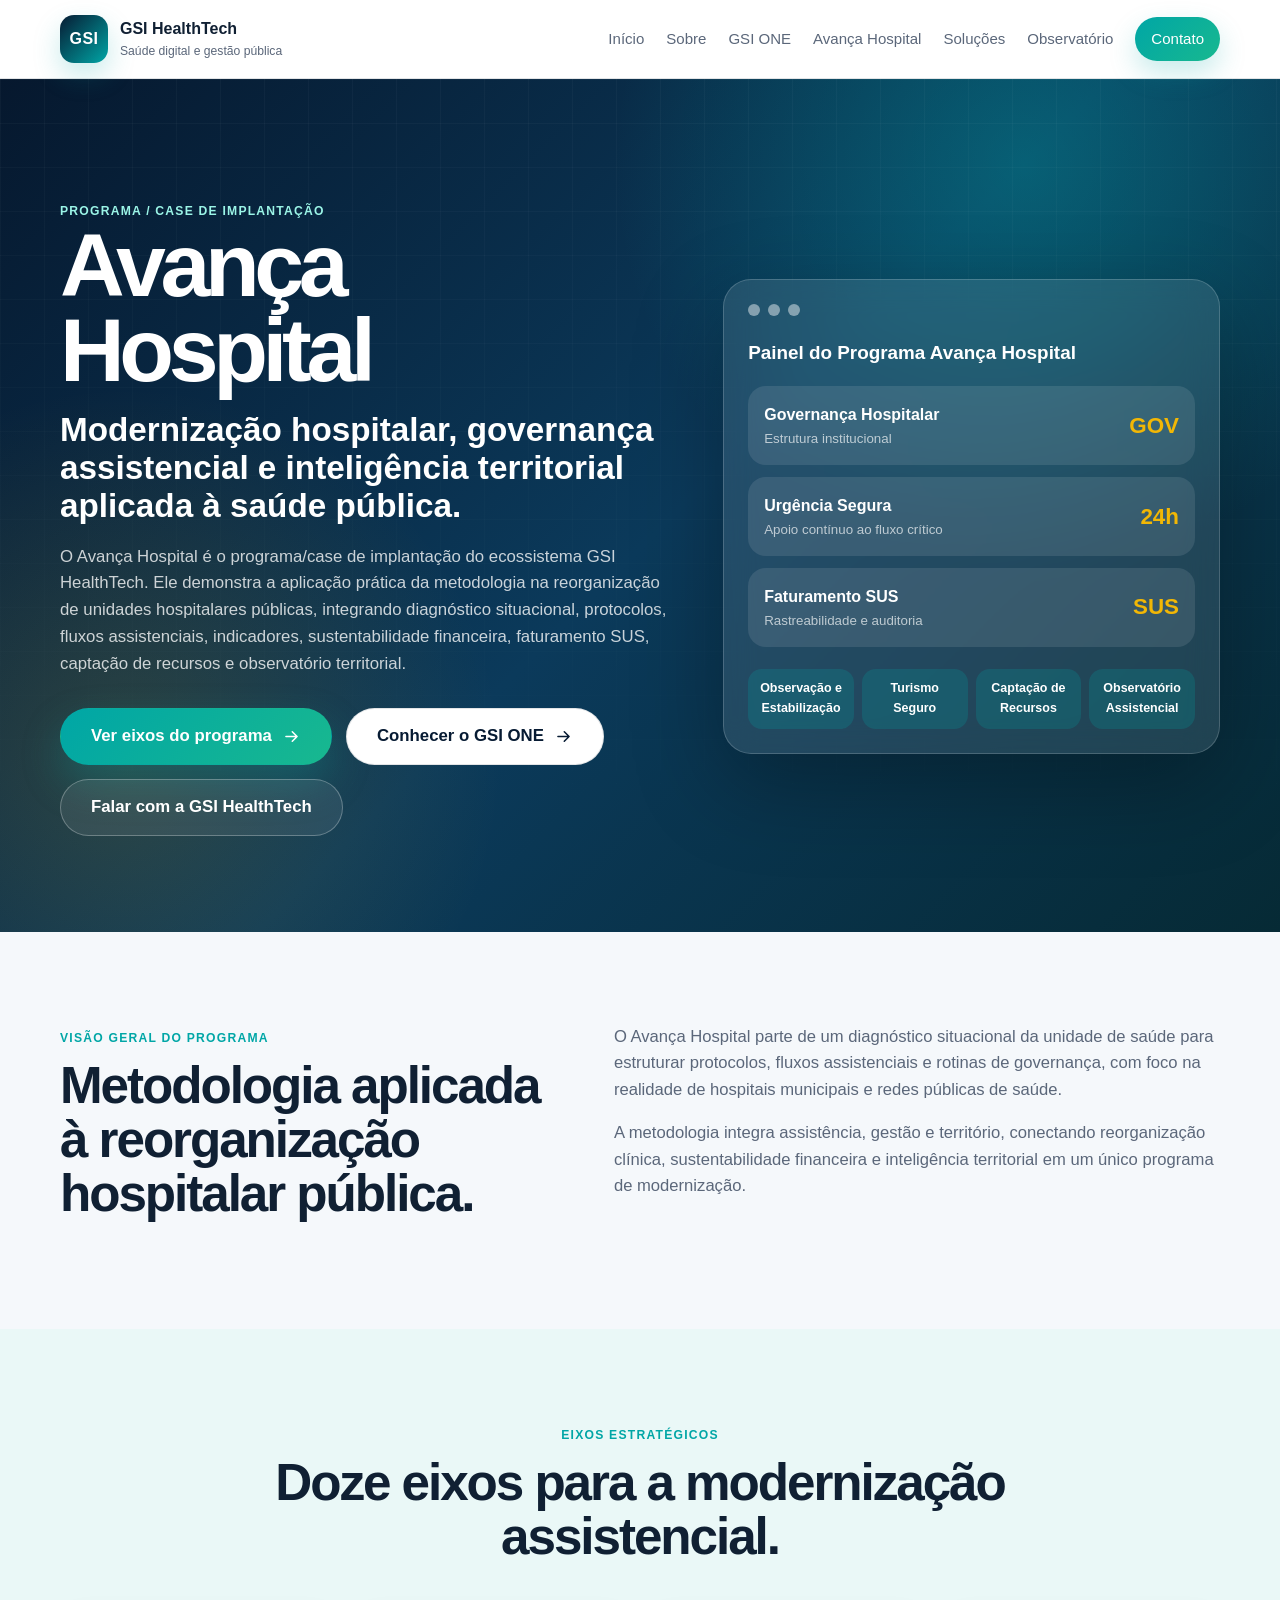
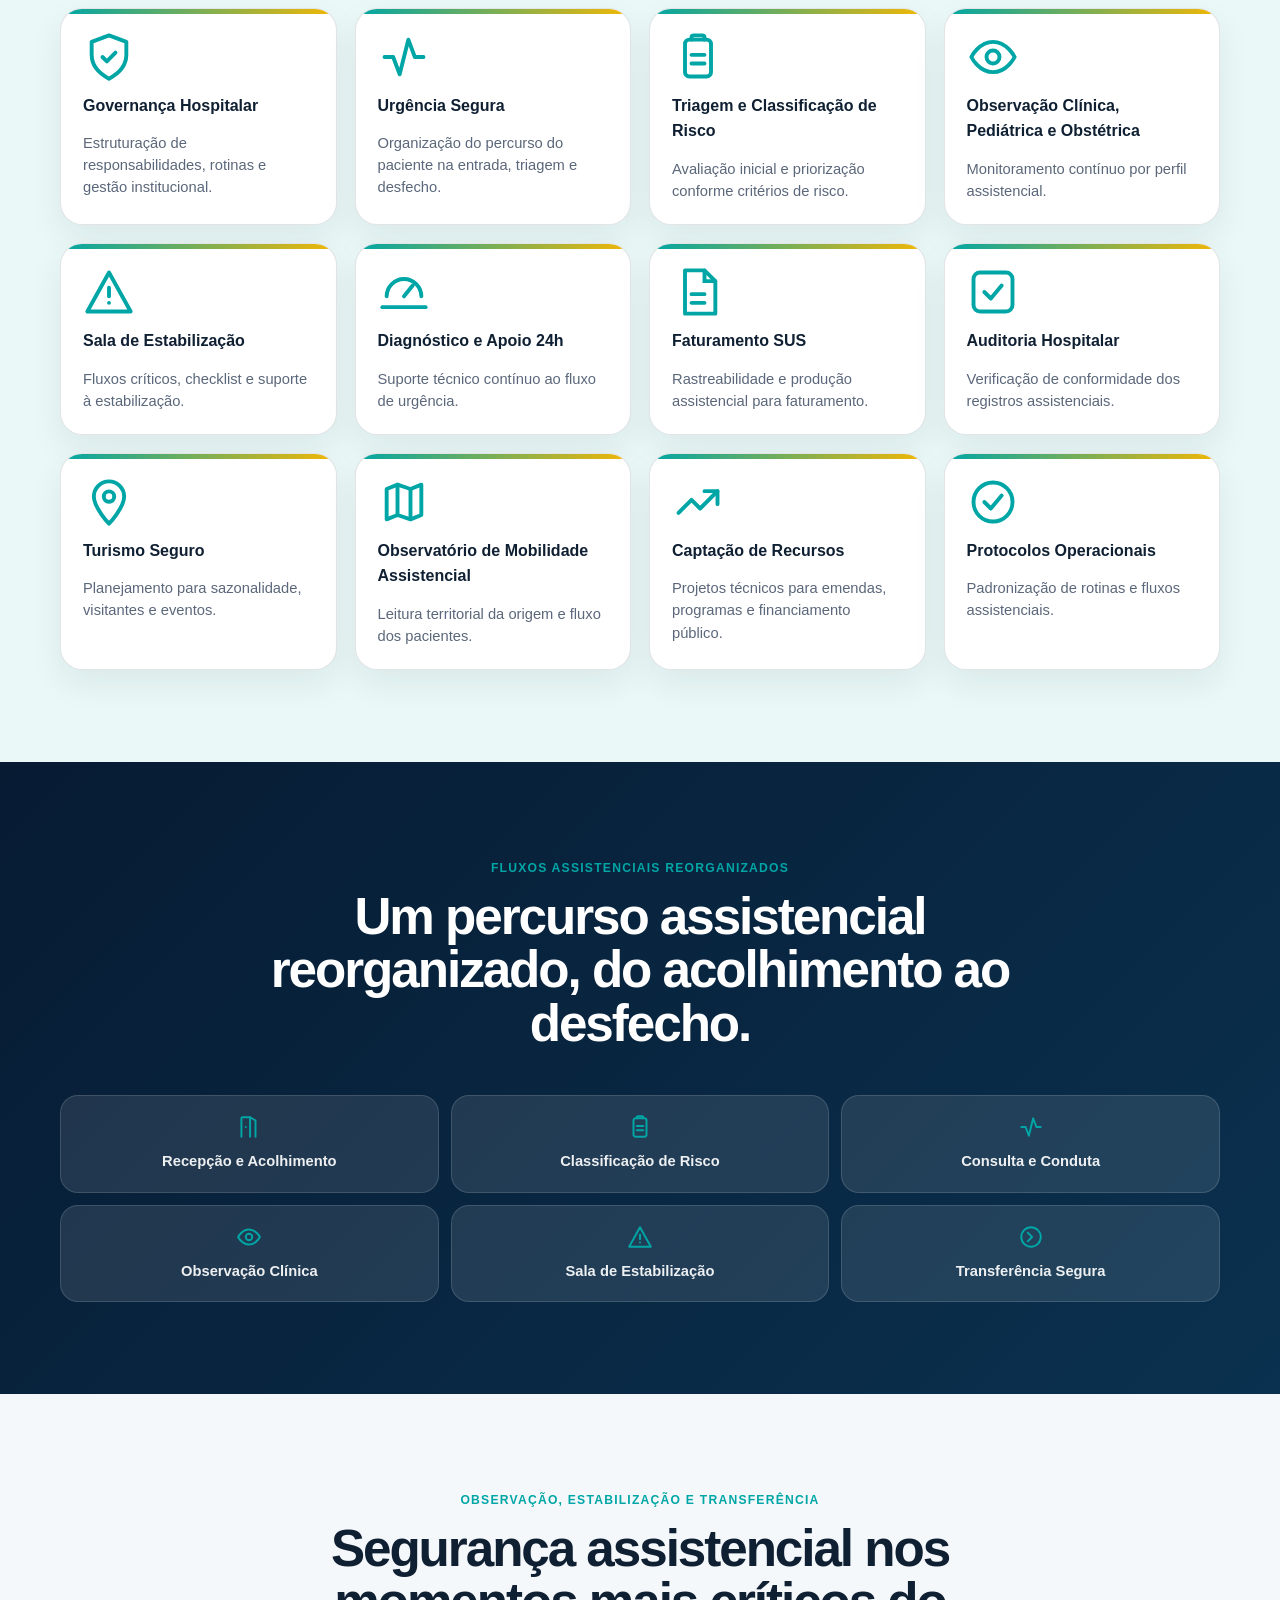
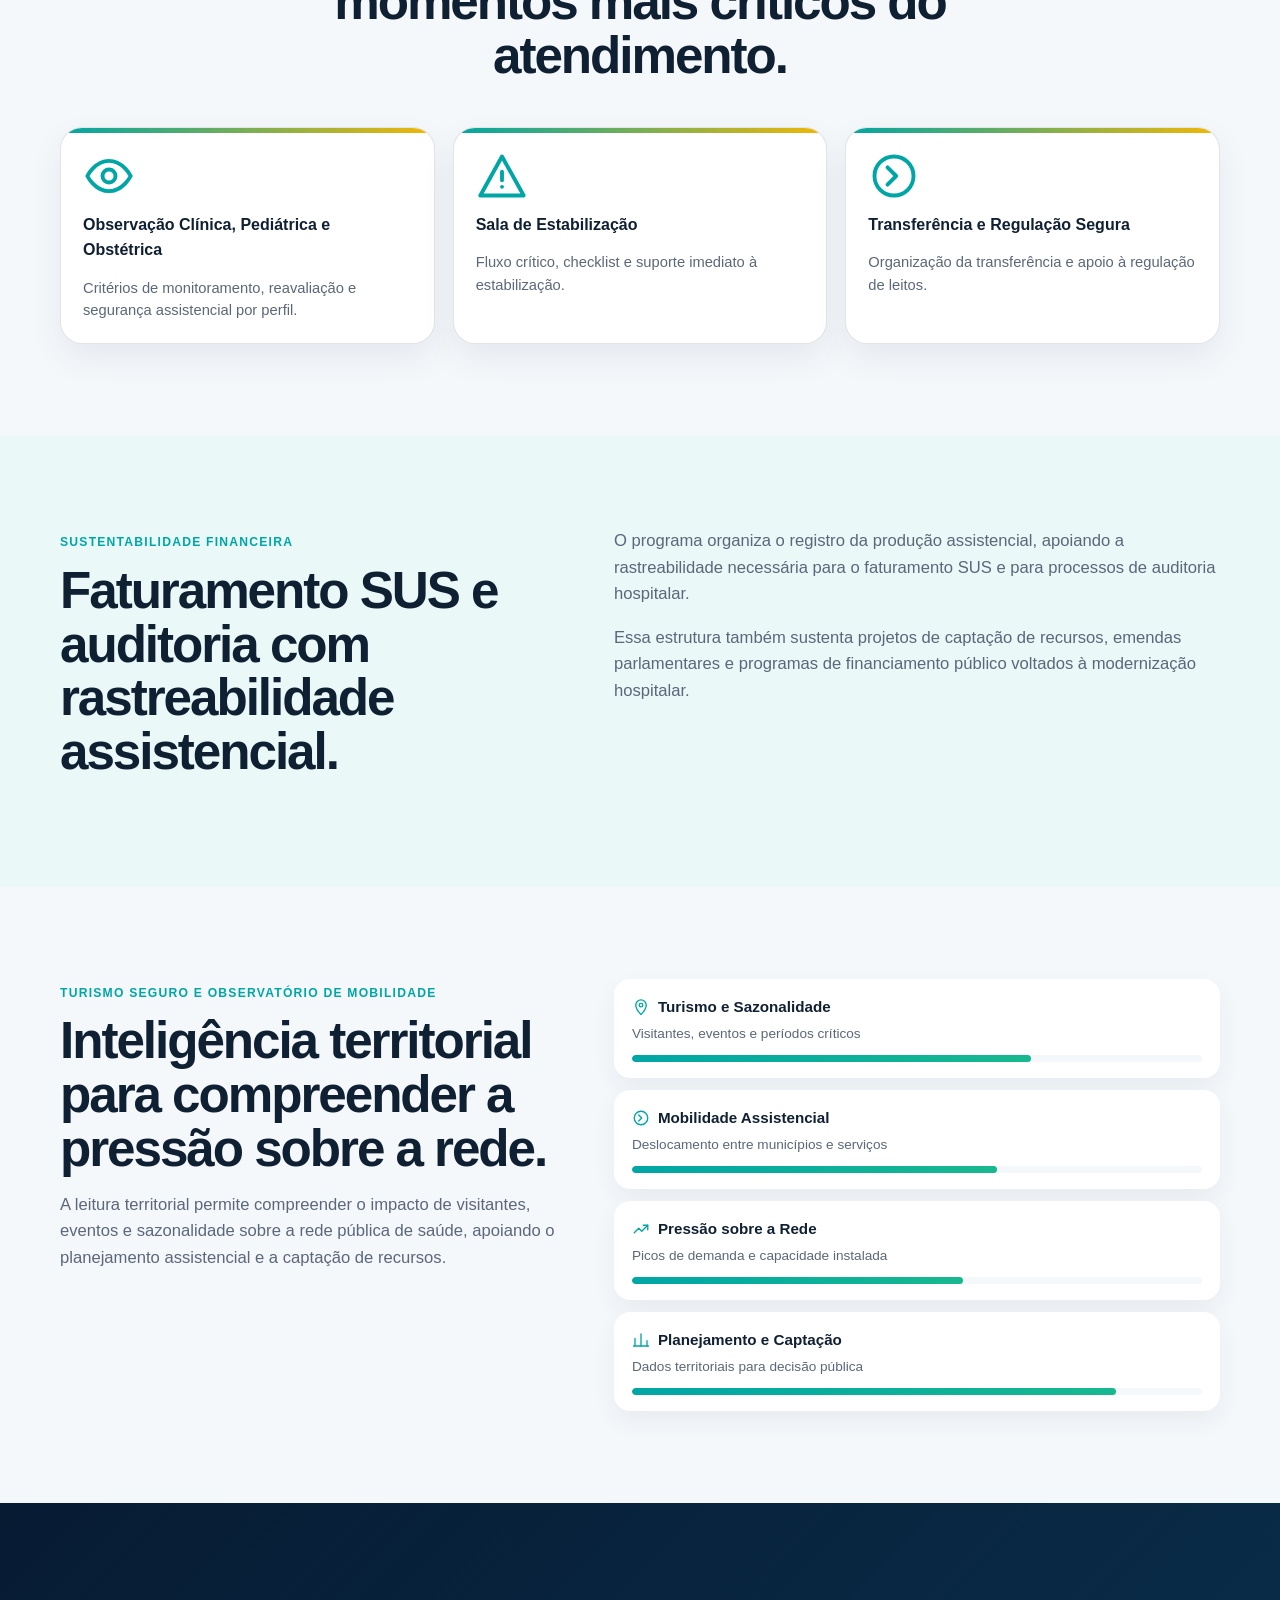
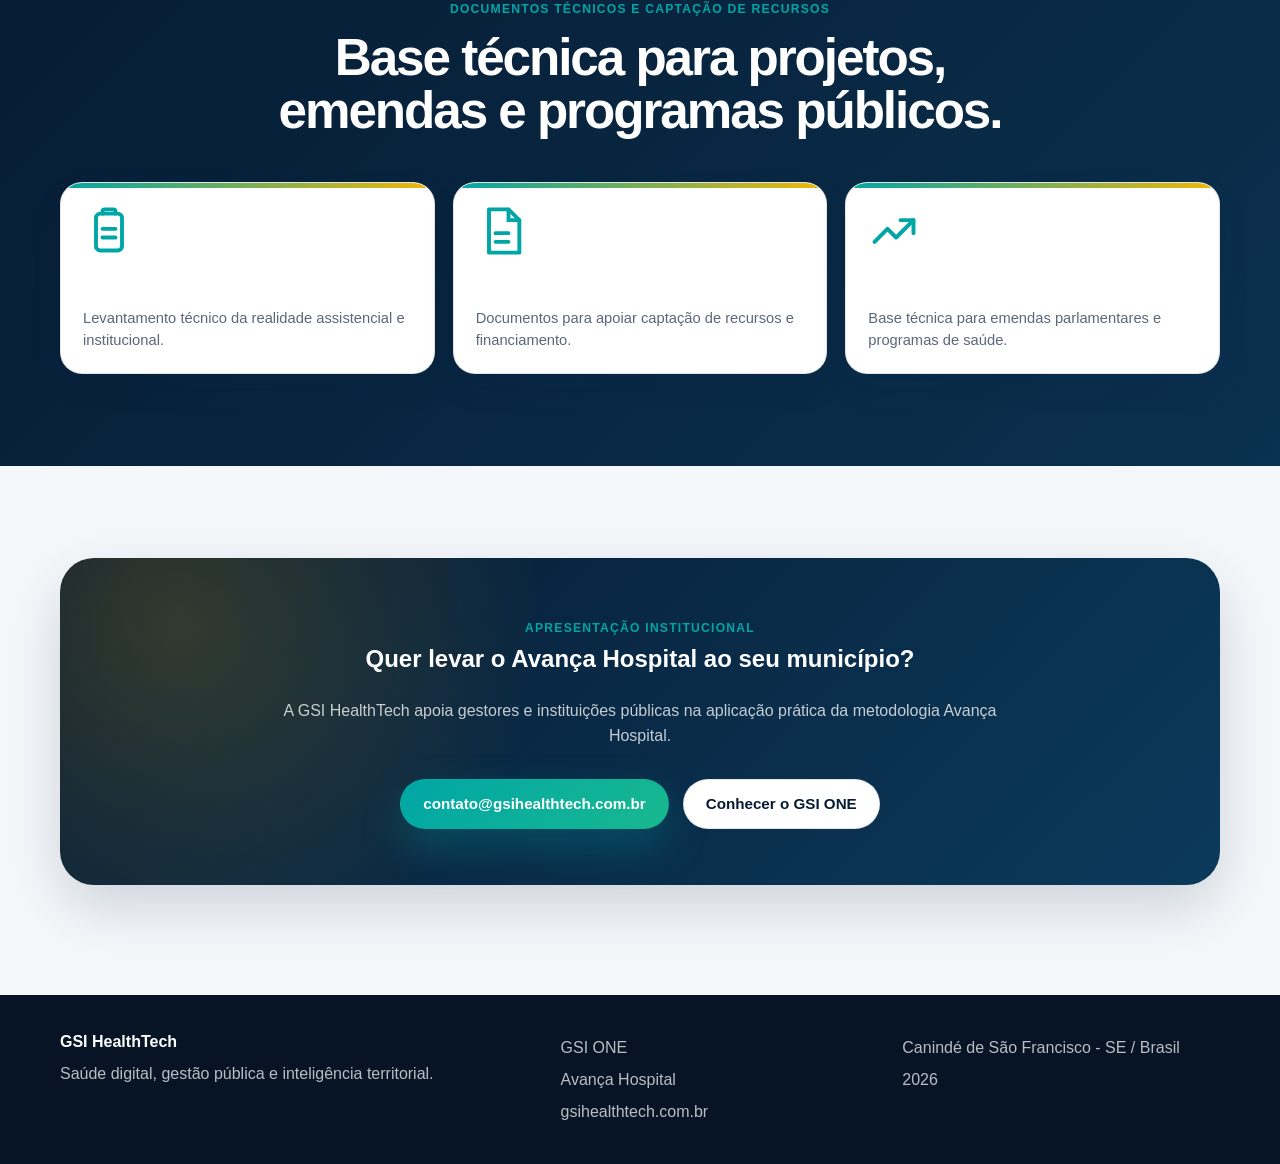
==== avanca-hospital.html @ 30cf72ca "feat: create GSI HealthTech institutional site" ====
<!DOCTYPE html>
<html lang="pt-BR">
<head>
  <meta charset="UTF-8" />
  <meta name="viewport" content="width=device-width, initial-scale=1.0" />
  <meta name="description" content="Avança Hospital: case de modernização hospitalar, governança assistencial e inteligência territorial da GSI HealthTech." />
  <meta name="theme-color" content="#071b33" />
  <meta property="og:type" content="website" />
  <meta property="og:locale" content="pt_BR" />
  <meta property="og:site_name" content="GSI HealthTech" />
  <meta property="og:title" content="Avança Hospital | Case de Modernização Hospitalar — GSI HealthTech" />
  <meta property="og:description" content="Avança Hospital: case de modernização hospitalar, governança assistencial e inteligência territorial da GSI HealthTech." />
  <meta property="og:url" content="https://gsihealthtech.com.br/avanca-hospital.html" />
  <title>Avança Hospital | Case de Modernização Hospitalar — GSI HealthTech</title>
  <link rel="stylesheet" href="style.css" />
</head>
<body>
  <!-- Sprite de ícones reutilizados nos módulos e cards -->
  <svg class="icon-sprite" aria-hidden="true" style="display:none">
    <symbol id="icon-door" viewBox="0 0 24 24" fill="none" stroke="currentColor" stroke-width="1.8">
      <path d="M5 21V4a1 1 0 0 1 1-1h7l5 3v15" stroke-linecap="round" stroke-linejoin="round"/>
      <path d="M13 3v18M9 12h.01" stroke-linecap="round" stroke-linejoin="round"/>
    </symbol>
    <symbol id="icon-clipboard" viewBox="0 0 24 24" fill="none" stroke="currentColor" stroke-width="1.8">
      <rect x="6" y="4" width="12" height="17" rx="2" stroke-linecap="round" stroke-linejoin="round"/>
      <path d="M9 4V3a1 1 0 0 1 1-1h4a1 1 0 0 1 1 1v1M9 11h6M9 15h6" stroke-linecap="round" stroke-linejoin="round"/>
    </symbol>
    <symbol id="icon-activity" viewBox="0 0 24 24" fill="none" stroke="currentColor" stroke-width="1.8">
      <path d="M3 12h4l3 8 4-16 3 8h4" stroke-linecap="round" stroke-linejoin="round"/>
    </symbol>
    <symbol id="icon-eye" viewBox="0 0 24 24" fill="none" stroke="currentColor" stroke-width="1.8">
      <path d="M2 12s3.5-7 10-7 10 7 10 7-3.5 7-10 7-10-7-10-7Z" stroke-linecap="round" stroke-linejoin="round"/>
      <circle cx="12" cy="12" r="3"/>
    </symbol>
    <symbol id="icon-alert" viewBox="0 0 24 24" fill="none" stroke="currentColor" stroke-width="1.8">
      <path d="M12 3 2 21h20L12 3Z" stroke-linecap="round" stroke-linejoin="round"/>
      <path d="M12 10v4M12 17h.01" stroke-linecap="round" stroke-linejoin="round"/>
    </symbol>
    <symbol id="icon-flask" viewBox="0 0 24 24" fill="none" stroke="currentColor" stroke-width="1.8">
      <path d="M9 2h6M10 2v7L4.5 19a2 2 0 0 0 1.8 3h11.4a2 2 0 0 0 1.8-3L14 9V2" stroke-linecap="round" stroke-linejoin="round"/>
      <path d="M7 16h10" stroke-linecap="round"/>
    </symbol>
    <symbol id="icon-cross" viewBox="0 0 24 24" fill="none" stroke="currentColor" stroke-width="1.8">
      <rect x="3" y="3" width="18" height="18" rx="4"/>
      <path d="M12 8v8M8 12h8" stroke-linecap="round"/>
    </symbol>
    <symbol id="icon-arrow" viewBox="0 0 24 24" fill="none" stroke="currentColor" stroke-width="1.8">
      <circle cx="12" cy="12" r="9"/>
      <path d="M9 8l4 4-4 4" stroke-linecap="round" stroke-linejoin="round"/>
    </symbol>
    <symbol id="icon-bar-chart" viewBox="0 0 24 24" fill="none" stroke="currentColor" stroke-width="1.8">
      <path d="M4 20V10M12 20V4M20 20v-7" stroke-linecap="round" stroke-linejoin="round"/>
      <path d="M2 20h20" stroke-linecap="round"/>
    </symbol>
    <symbol id="icon-map" viewBox="0 0 24 24" fill="none" stroke="currentColor" stroke-width="1.8">
      <path d="M9 4 4 6v14l5-2 6 2 5-2V4l-5 2-6-2Z" stroke-linecap="round" stroke-linejoin="round"/>
      <path d="M9 4v14M15 6v14" stroke-linecap="round"/>
    </symbol>
    <symbol id="icon-file" viewBox="0 0 24 24" fill="none" stroke="currentColor" stroke-width="1.8">
      <path d="M6 2h9l5 5v15H6Z" stroke-linecap="round" stroke-linejoin="round"/>
      <path d="M15 2v5h5M9 13h6M9 17h6" stroke-linecap="round"/>
    </symbol>
    <symbol id="icon-shield" viewBox="0 0 24 24" fill="none" stroke="currentColor" stroke-width="1.8">
      <path d="M12 2 4 5v6c0 5.2 3.6 8.7 8 11 4.4-2.3 8-5.8 8-11V5l-8-3Z" stroke-linecap="round" stroke-linejoin="round"/>
      <path d="m9 12 2 2 4-4" stroke-linecap="round" stroke-linejoin="round"/>
    </symbol>
    <symbol id="icon-map-pin" viewBox="0 0 24 24" fill="none" stroke="currentColor" stroke-width="1.8">
      <path d="M12 22s7-7.4 7-12.5A7 7 0 0 0 5 9.5C5 14.6 12 22 12 22Z" stroke-linecap="round" stroke-linejoin="round"/>
      <circle cx="12" cy="9.5" r="2.4"/>
    </symbol>
    <symbol id="icon-trending-up" viewBox="0 0 24 24" fill="none" stroke="currentColor" stroke-width="1.8">
      <path d="M3 17 9 11l4 4 8-8" stroke-linecap="round" stroke-linejoin="round"/>
      <path d="M15 7h6v6" stroke-linecap="round" stroke-linejoin="round"/>
    </symbol>
    <symbol id="icon-layers" viewBox="0 0 24 24" fill="none" stroke="currentColor" stroke-width="1.8">
      <path d="m12 2 9 5-9 5-9-5 9-5Z" stroke-linecap="round" stroke-linejoin="round"/>
      <path d="m3 12 9 5 9-5M3 17l9 5 9-5" stroke-linecap="round" stroke-linejoin="round"/>
    </symbol>
    <symbol id="icon-check-square" viewBox="0 0 24 24" fill="none" stroke="currentColor" stroke-width="1.8">
      <rect x="3" y="3" width="18" height="18" rx="3"/>
      <path d="m8 12 3 3 5-6" stroke-linecap="round" stroke-linejoin="round"/>
    </symbol>
    <symbol id="icon-check-circle" viewBox="0 0 24 24" fill="none" stroke="currentColor" stroke-width="1.8">
      <circle cx="12" cy="12" r="9"/>
      <path d="m8 12 3 3 5-6" stroke-linecap="round" stroke-linejoin="round"/>
    </symbol>
    <symbol id="icon-gauge" viewBox="0 0 24 24" fill="none" stroke="currentColor" stroke-width="1.8">
      <path d="M4 14a8 8 0 1 1 16 0" stroke-linecap="round"/>
      <path d="M12 14 16 9" stroke-linecap="round"/>
      <path d="M2 19h20" stroke-linecap="round"/>
    </symbol>
  </svg>

  <header class="site-header" id="topo">
    <div class="container header-inner">
      <a href="index.html" class="brand" aria-label="GSI HealthTech">
        <span class="brand-mark">GSI</span>
        <span class="brand-text">
          <strong>GSI HealthTech</strong>
          <small>Saúde digital e gestão pública</small>
        </span>
      </a>

      <button class="menu-toggle" aria-label="Abrir menu" aria-expanded="false">
        <span></span>
        <span></span>
        <span></span>
      </button>

      <nav class="main-nav" aria-label="Menu principal">
        <a href="index.html">Início</a>
        <a href="index.html#sobre">Sobre</a>
        <a href="gsi-one.html">GSI ONE</a>
        <a href="avanca-hospital.html" class="active" aria-current="page">Avança Hospital</a>
        <a href="index.html#solucoes">Soluções</a>
        <a href="index.html#observatorio">Observatório</a>
        <a href="index.html#contato" class="nav-cta">Contato</a>
      </nav>
    </div>
  </header>

  <main>
    <section class="hero" id="inicio">
      <div class="container hero-grid">
        <div class="hero-content reveal">
          <span class="eyebrow">Programa / Case de implantação</span>
          <h1>Avança Hospital</h1>
          <p class="hero-subtitle">Modernização hospitalar, governança assistencial e inteligência territorial aplicada à saúde pública.</p>
          <p class="hero-text">
            O Avança Hospital é o programa/case de implantação do ecossistema GSI HealthTech. Ele demonstra a aplicação prática da metodologia na reorganização de unidades hospitalares públicas, integrando diagnóstico situacional, protocolos, fluxos assistenciais, indicadores, sustentabilidade financeira, faturamento SUS, captação de recursos e observatório territorial.
          </p>
          <div class="hero-actions">
            <a href="#eixos" class="btn btn-lg btn-primary">Ver eixos do programa<svg class="btn-arrow" viewBox="0 0 24 24" fill="none" stroke="currentColor" stroke-width="2"><path d="M5 12h14M13 6l6 6-6 6" stroke-linecap="round" stroke-linejoin="round"/></svg></a>
            <a href="gsi-one.html" class="btn btn-lg btn-secondary">Conhecer o GSI ONE<svg class="btn-arrow" viewBox="0 0 24 24" fill="none" stroke="currentColor" stroke-width="2"><path d="M5 12h14M13 6l6 6-6 6" stroke-linecap="round" stroke-linejoin="round"/></svg></a>
            <a href="index.html#contato" class="btn btn-lg btn-ghost">Falar com a GSI HealthTech</a>
          </div>
        </div>

        <div class="hero-panel reveal" aria-label="Painel ilustrativo Avança Hospital">
          <div class="panel-header">
            <span></span>
            <span></span>
            <span></span>
          </div>
          <div class="panel-title">Painel do Programa Avança Hospital</div>
          <div class="metric-row">
            <div>
              <strong>Governança Hospitalar</strong>
              <small>Estrutura institucional</small>
            </div>
            <span>GOV</span>
          </div>
          <div class="metric-row">
            <div>
              <strong>Urgência Segura</strong>
              <small>Apoio contínuo ao fluxo crítico</small>
            </div>
            <span>24h</span>
          </div>
          <div class="metric-row">
            <div>
              <strong>Faturamento SUS</strong>
              <small>Rastreabilidade e auditoria</small>
            </div>
            <span>SUS</span>
          </div>
          <div class="flow-line">
            <span>Observação e Estabilização</span>
            <span>Turismo Seguro</span>
            <span>Captação de Recursos</span>
            <span>Observatório Assistencial</span>
          </div>
        </div>
      </div>
    </section>

    <section class="section" id="visao-geral">
      <div class="container split">
        <div class="section-heading reveal">
          <span class="eyebrow">Visão geral do programa</span>
          <h2>Metodologia aplicada à reorganização hospitalar pública.</h2>
        </div>
        <div class="text-block reveal">
          <p>
            O Avança Hospital parte de um diagnóstico situacional da unidade de saúde para estruturar protocolos, fluxos assistenciais e rotinas de governança, com foco na realidade de hospitais municipais e redes públicas de saúde.
          </p>
          <p>
            A metodologia integra assistência, gestão e território, conectando reorganização clínica, sustentabilidade financeira e inteligência territorial em um único programa de modernização.
          </p>
        </div>
      </div>
    </section>

    <section class="section section-accent" id="eixos">
      <div class="container">
        <div class="section-heading center reveal">
          <span class="eyebrow">Eixos estratégicos</span>
          <h2>Doze eixos para a modernização assistencial.</h2>
        </div>

        <div class="cards-grid">
          <article class="card card-md reveal">
            <svg class="card-icon"><use href="#icon-shield"/></svg>
            <h3>Governança Hospitalar</h3>
            <p>Estruturação de responsabilidades, rotinas e gestão institucional.</p>
          </article>
          <article class="card card-md reveal">
            <svg class="card-icon"><use href="#icon-activity"/></svg>
            <h3>Urgência Segura</h3>
            <p>Organização do percurso do paciente na entrada, triagem e desfecho.</p>
          </article>
          <article class="card card-md reveal">
            <svg class="card-icon"><use href="#icon-clipboard"/></svg>
            <h3>Triagem e Classificação de Risco</h3>
            <p>Avaliação inicial e priorização conforme critérios de risco.</p>
          </article>
          <article class="card card-md reveal">
            <svg class="card-icon"><use href="#icon-eye"/></svg>
            <h3>Observação Clínica, Pediátrica e Obstétrica</h3>
            <p>Monitoramento contínuo por perfil assistencial.</p>
          </article>
          <article class="card card-md reveal">
            <svg class="card-icon"><use href="#icon-alert"/></svg>
            <h3>Sala de Estabilização</h3>
            <p>Fluxos críticos, checklist e suporte à estabilização.</p>
          </article>
          <article class="card card-md reveal">
            <svg class="card-icon"><use href="#icon-gauge"/></svg>
            <h3>Diagnóstico e Apoio 24h</h3>
            <p>Suporte técnico contínuo ao fluxo de urgência.</p>
          </article>
          <article class="card card-md reveal">
            <svg class="card-icon"><use href="#icon-file"/></svg>
            <h3>Faturamento SUS</h3>
            <p>Rastreabilidade e produção assistencial para faturamento.</p>
          </article>
          <article class="card card-md reveal">
            <svg class="card-icon"><use href="#icon-check-square"/></svg>
            <h3>Auditoria Hospitalar</h3>
            <p>Verificação de conformidade dos registros assistenciais.</p>
          </article>
          <article class="card card-md reveal">
            <svg class="card-icon"><use href="#icon-map-pin"/></svg>
            <h3>Turismo Seguro</h3>
            <p>Planejamento para sazonalidade, visitantes e eventos.</p>
          </article>
          <article class="card card-md reveal">
            <svg class="card-icon"><use href="#icon-map"/></svg>
            <h3>Observatório de Mobilidade Assistencial</h3>
            <p>Leitura territorial da origem e fluxo dos pacientes.</p>
          </article>
          <article class="card card-md reveal">
            <svg class="card-icon"><use href="#icon-trending-up"/></svg>
            <h3>Captação de Recursos</h3>
            <p>Projetos técnicos para emendas, programas e financiamento público.</p>
          </article>
          <article class="card card-md reveal">
            <svg class="card-icon"><use href="#icon-check-circle"/></svg>
            <h3>Protocolos Operacionais</h3>
            <p>Padronização de rotinas e fluxos assistenciais.</p>
          </article>
        </div>
      </div>
    </section>

    <section class="section section-dark" id="fluxos">
      <div class="container">
        <div class="section-heading center reveal">
          <span class="eyebrow">Fluxos assistenciais reorganizados</span>
          <h2>Um percurso assistencial reorganizado, do acolhimento ao desfecho.</h2>
        </div>

        <div class="module-grid">
          <span><svg class="module-icon"><use href="#icon-door"/></svg>Recepção e Acolhimento</span>
          <span><svg class="module-icon"><use href="#icon-clipboard"/></svg>Classificação de Risco</span>
          <span><svg class="module-icon"><use href="#icon-activity"/></svg>Consulta e Conduta</span>
          <span><svg class="module-icon"><use href="#icon-eye"/></svg>Observação Clínica</span>
          <span><svg class="module-icon"><use href="#icon-alert"/></svg>Sala de Estabilização</span>
          <span><svg class="module-icon"><use href="#icon-arrow"/></svg>Transferência Segura</span>
        </div>
      </div>
    </section>

    <section class="section" id="observacao">
      <div class="container">
        <div class="section-heading center reveal">
          <span class="eyebrow">Observação, estabilização e transferência</span>
          <h2>Segurança assistencial nos momentos mais críticos do atendimento.</h2>
        </div>

        <div class="cards-grid three">
          <article class="card card-md reveal">
            <svg class="card-icon"><use href="#icon-eye"/></svg>
            <h3>Observação Clínica, Pediátrica e Obstétrica</h3>
            <p>Critérios de monitoramento, reavaliação e segurança assistencial por perfil.</p>
          </article>
          <article class="card card-md reveal">
            <svg class="card-icon"><use href="#icon-alert"/></svg>
            <h3>Sala de Estabilização</h3>
            <p>Fluxo crítico, checklist e suporte imediato à estabilização.</p>
          </article>
          <article class="card card-md reveal">
            <svg class="card-icon"><use href="#icon-arrow"/></svg>
            <h3>Transferência e Regulação Segura</h3>
            <p>Organização da transferência e apoio à regulação de leitos.</p>
          </article>
        </div>
      </div>
    </section>

    <section class="section section-accent" id="faturamento">
      <div class="container split">
        <div class="section-heading reveal">
          <span class="eyebrow">Sustentabilidade financeira</span>
          <h2>Faturamento SUS e auditoria com rastreabilidade assistencial.</h2>
        </div>
        <div class="text-block reveal">
          <p>
            O programa organiza o registro da produção assistencial, apoiando a rastreabilidade necessária para o faturamento SUS e para processos de auditoria hospitalar.
          </p>
          <p>
            Essa estrutura também sustenta projetos de captação de recursos, emendas parlamentares e programas de financiamento público voltados à modernização hospitalar.
          </p>
        </div>
      </div>
    </section>

    <section class="section" id="turismo">
      <div class="container split">
        <div class="section-heading reveal">
          <span class="eyebrow">Turismo seguro e observatório de mobilidade</span>
          <h2>Inteligência territorial para compreender a pressão sobre a rede.</h2>
          <p>
            A leitura territorial permite compreender o impacto de visitantes, eventos e sazonalidade sobre a rede pública de saúde, apoiando o planejamento assistencial e a captação de recursos.
          </p>
        </div>
        <div class="territory-panel reveal">
          <div class="territory-item">
            <div class="territory-head"><svg class="territory-icon"><use href="#icon-map-pin"/></svg><strong>Turismo e Sazonalidade</strong></div>
            <span>Visitantes, eventos e períodos críticos</span>
            <div class="territory-bar"><i style="--w:70%"></i></div>
          </div>
          <div class="territory-item">
            <div class="territory-head"><svg class="territory-icon"><use href="#icon-arrow"/></svg><strong>Mobilidade Assistencial</strong></div>
            <span>Deslocamento entre municípios e serviços</span>
            <div class="territory-bar"><i style="--w:64%"></i></div>
          </div>
          <div class="territory-item">
            <div class="territory-head"><svg class="territory-icon"><use href="#icon-trending-up"/></svg><strong>Pressão sobre a Rede</strong></div>
            <span>Picos de demanda e capacidade instalada</span>
            <div class="territory-bar"><i style="--w:58%"></i></div>
          </div>
          <div class="territory-item">
            <div class="territory-head"><svg class="territory-icon"><use href="#icon-bar-chart"/></svg><strong>Planejamento e Captação</strong></div>
            <span>Dados territoriais para decisão pública</span>
            <div class="territory-bar"><i style="--w:85%"></i></div>
          </div>
        </div>
      </div>
    </section>

    <section class="section section-dark" id="captacao">
      <div class="container">
        <div class="section-heading center reveal">
          <span class="eyebrow">Documentos técnicos e captação de recursos</span>
          <h2>Base técnica para projetos, emendas e programas públicos.</h2>
        </div>
        <div class="cards-grid three">
          <article class="card card-md reveal">
            <svg class="card-icon"><use href="#icon-clipboard"/></svg>
            <h3>Diagnóstico Situacional</h3>
            <p>Levantamento técnico da realidade assistencial e institucional.</p>
          </article>
          <article class="card card-md reveal">
            <svg class="card-icon"><use href="#icon-file"/></svg>
            <h3>Projetos Técnicos e Captação</h3>
            <p>Documentos para apoiar captação de recursos e financiamento.</p>
          </article>
          <article class="card card-md reveal">
            <svg class="card-icon"><use href="#icon-trending-up"/></svg>
            <h3>Emendas e Programas Públicos</h3>
            <p>Base técnica para emendas parlamentares e programas de saúde.</p>
          </article>
        </div>
      </div>
    </section>

    <section class="section contact" id="apresentacao">
      <div class="container contact-box reveal">
        <span class="eyebrow">Apresentação institucional</span>
        <h2>Quer levar o Avança Hospital ao seu município?</h2>
        <p>
          A GSI HealthTech apoia gestores e instituições públicas na aplicação prática da metodologia Avança Hospital.
        </p>
        <div class="hero-actions center-actions">
          <a href="mailto:contato@gsihealthtech.com.br" class="btn btn-md btn-primary">contato@gsihealthtech.com.br</a>
          <a href="gsi-one.html" class="btn btn-md btn-secondary">Conhecer o GSI ONE</a>
        </div>
      </div>
    </section>
  </main>

  <footer class="site-footer">
    <div class="container footer-grid">
      <div>
        <strong>GSI HealthTech</strong>
        <p>Saúde digital, gestão pública e inteligência territorial.</p>
      </div>
      <div>
        <p><a href="gsi-one.html">GSI ONE</a></p>
        <p><a href="avanca-hospital.html">Avança Hospital</a></p>
        <p>gsihealthtech.com.br</p>
      </div>
      <div>
        <p>Canindé de São Francisco - SE / Brasil</p>
        <p>2026</p>
      </div>
    </div>
  </footer>

  <button class="back-to-top" aria-label="Voltar ao topo">↑</button>

  <script src="script.js"></script>
</body>
</html>
---- style.css ----
:root {
  --blue-deep: #071b33;
  --blue-main: #0b3a5b;
  --teal: #00a6a6;
  --green: #18b88f;
  --gold: #f2b705;
  --bg: #f5f8fb;
  --white: #ffffff;
  --text: #102033;
  --muted: #5b677a;
  --line: rgba(16, 32, 51, 0.12);
  --shadow: 0 22px 60px rgba(7, 27, 51, 0.16);
  --radius: 22px;
}

* {
  box-sizing: border-box;
}

html {
  scroll-behavior: smooth;
}

body {
  margin: 0;
  font-family: Inter, Arial, Helvetica, sans-serif;
  color: var(--text);
  background: var(--bg);
  line-height: 1.6;
}

a {
  color: inherit;
  text-decoration: none;
}

.container {
  width: min(1160px, calc(100% - 40px));
  margin: 0 auto;
}

.site-header {
  position: sticky;
  top: 0;
  z-index: 50;
  background: rgba(255, 255, 255, 0.92);
  border-bottom: 1px solid var(--line);
  backdrop-filter: blur(18px);
}

.header-inner {
  display: flex;
  align-items: center;
  justify-content: space-between;
  min-height: 78px;
  gap: 24px;
}

.brand {
  display: flex;
  align-items: center;
  gap: 12px;
}

.brand-mark {
  display: grid;
  place-items: center;
  width: 48px;
  height: 48px;
  border-radius: 14px;
  background: linear-gradient(135deg, var(--blue-deep), var(--teal));
  color: var(--white);
  font-weight: 800;
  letter-spacing: 0.5px;
  box-shadow: 0 12px 28px rgba(0, 166, 166, 0.22);
}

.brand-text {
  display: flex;
  flex-direction: column;
}

.brand-text strong {
  font-size: 1rem;
}

.brand-text small {
  color: var(--muted);
  font-size: 0.76rem;
}

.main-nav {
  display: flex;
  align-items: center;
  gap: 22px;
  font-size: 0.94rem;
  color: var(--muted);
}

.main-nav a {
  position: relative;
  transition: color 0.2s ease;
}

.main-nav a:hover,
.main-nav a.active {
  color: var(--blue-main);
}

.nav-cta {
  padding: 10px 16px;
  border-radius: 999px;
  color: var(--white) !important;
  background: linear-gradient(135deg, var(--teal), var(--green));
  box-shadow: 0 12px 28px rgba(0, 166, 166, 0.22);
}

.menu-toggle {
  display: none;
  width: 44px;
  height: 44px;
  border: 0;
  background: var(--white);
  border-radius: 12px;
  box-shadow: 0 8px 18px rgba(7, 27, 51, 0.08);
}

.menu-toggle span {
  display: block;
  width: 20px;
  height: 2px;
  margin: 5px auto;
  background: var(--blue-deep);
}

.hero {
  position: relative;
  overflow: hidden;
  padding: 118px 0 96px;
  color: var(--white);
  background:
    radial-gradient(circle at 80% 10%, rgba(0, 166, 166, 0.35), transparent 32%),
    radial-gradient(circle at 10% 80%, rgba(242, 183, 5, 0.15), transparent 28%),
    linear-gradient(135deg, #06182e 0%, #0b3a5b 52%, #062a35 100%);
}

.hero::before {
  content: "";
  position: absolute;
  inset: 0;
  background-image: linear-gradient(rgba(255,255,255,0.04) 1px, transparent 1px), linear-gradient(90deg, rgba(255,255,255,0.04) 1px, transparent 1px);
  background-size: 44px 44px;
  mask-image: linear-gradient(to bottom, rgba(0,0,0,0.8), transparent);
}

.hero-grid {
  position: relative;
  display: grid;
  grid-template-columns: 1.1fr 0.9fr;
  gap: 56px;
  align-items: center;
}

.eyebrow {
  display: inline-flex;
  align-items: center;
  gap: 8px;
  color: var(--teal);
  font-weight: 800;
  text-transform: uppercase;
  letter-spacing: 0.1em;
  font-size: 0.76rem;
}

.hero .eyebrow {
  color: #9bf5e7;
}

h1, h2, h3, p {
  margin-top: 0;
}

h1 {
  margin-bottom: 18px;
  font-size: clamp(3.2rem, 7vw, 6.4rem);
  line-height: 0.95;
  letter-spacing: -0.06em;
}

.hero-subtitle {
  max-width: 720px;
  margin-bottom: 18px;
  font-size: clamp(1.45rem, 2.6vw, 2.25rem);
  line-height: 1.15;
  font-weight: 700;
}

.hero-text {
  max-width: 720px;
  color: rgba(255,255,255,0.78);
  font-size: 1.05rem;
}

.hero-actions {
  display: flex;
  flex-wrap: wrap;
  gap: 14px;
  margin-top: 30px;
}

/*
 * Escala padronizada de botões — base do sistema visual da família GSI.
 * .btn define o comportamento comum; .btn-sm/.btn-md/.btn-lg controlam
 * altura, padding e fonte. Hero e CTAs de maior destaque usam .btn-lg;
 * ações dentro de seções e cards internos usam .btn-sm ou .btn-md.
 */
.btn {
  display: inline-flex;
  align-items: center;
  justify-content: center;
  gap: 8px;
  border-radius: 999px;
  font-weight: 800;
  border: 1px solid transparent;
  transition: transform 0.2s ease, box-shadow 0.2s ease, background 0.2s ease;
}

.btn:hover {
  transform: translateY(-2px);
}

.btn-arrow {
  width: 16px;
  height: 16px;
  flex-shrink: 0;
  transition: transform 0.2s ease;
}

.btn:hover .btn-arrow {
  transform: translateX(3px);
}

.btn-sm {
  min-height: 38px;
  padding: 8px 16px;
  gap: 6px;
  font-size: 0.85rem;
}

.btn-sm .btn-arrow {
  width: 14px;
  height: 14px;
}

.btn-md {
  min-height: 46px;
  padding: 12px 22px;
  font-size: 0.95rem;
}

.btn-lg {
  min-height: 54px;
  padding: 14px 30px;
  gap: 10px;
  font-size: 1.05rem;
}

.btn-lg .btn-arrow {
  width: 19px;
  height: 19px;
}

.btn-primary {
  background: linear-gradient(135deg, var(--teal), var(--green));
  color: var(--white);
  box-shadow: 0 18px 40px rgba(0, 166, 166, 0.28);
}

.btn-secondary {
  background: var(--white);
  color: var(--blue-deep);
  border-color: var(--line);
}

.btn-ghost {
  color: var(--white);
  border-color: rgba(255,255,255,0.28);
  background: rgba(255,255,255,0.08);
}

.hero-panel {
  padding: 24px;
  border: 1px solid rgba(255,255,255,0.18);
  border-radius: 28px;
  background: rgba(255,255,255,0.10);
  box-shadow: 0 30px 90px rgba(0,0,0,0.28);
  backdrop-filter: blur(16px);
}

.panel-header {
  display: flex;
  gap: 8px;
  margin-bottom: 22px;
}

.panel-header span {
  width: 12px;
  height: 12px;
  border-radius: 50%;
  background: rgba(255,255,255,0.45);
}

.panel-title {
  margin-bottom: 18px;
  font-size: 1.18rem;
  font-weight: 900;
}

.metric-row {
  display: flex;
  align-items: center;
  justify-content: space-between;
  gap: 16px;
  padding: 16px;
  margin-bottom: 12px;
  border-radius: 18px;
  background: rgba(255,255,255,0.10);
}

.metric-row strong,
.metric-row small {
  display: block;
}

.metric-row small {
  color: rgba(255,255,255,0.68);
}

.metric-row > span {
  color: var(--gold);
  font-size: 1.4rem;
  font-weight: 900;
}

.flow-line {
  display: grid;
  grid-template-columns: repeat(4, 1fr);
  gap: 8px;
  margin-top: 22px;
}

.flow-line span {
  padding: 10px 8px;
  border-radius: 14px;
  background: rgba(0, 166, 166, 0.22);
  text-align: center;
  font-size: 0.78rem;
  font-weight: 800;
}

.section {
  padding: 92px 0;
}

.section-dark {
  color: var(--white);
  background: linear-gradient(135deg, var(--blue-deep), #0a314f);
}

.section-accent {
  background: #eaf8f7;
}

.split {
  display: grid;
  grid-template-columns: 0.9fr 1.1fr;
  gap: 58px;
  align-items: start;
}

.section-heading h2 {
  margin: 10px 0 16px;
  font-size: clamp(2rem, 4vw, 3.4rem);
  line-height: 1.05;
  letter-spacing: -0.04em;
}

.section-heading p,
.text-block p {
  color: var(--muted);
  font-size: 1.04rem;
}

.section-dark .section-heading p,
.section-dark .product-copy p {
  color: rgba(255,255,255,0.76);
}

.center {
  max-width: 780px;
  margin: 0 auto 44px;
  text-align: center;
}

.product-grid {
  display: grid;
  grid-template-columns: 0.8fr 1.2fr;
  gap: 42px;
  align-items: center;
}

.product-copy {
  padding: 28px;
  border-radius: var(--radius);
  background: rgba(255,255,255,0.08);
  border: 1px solid rgba(255,255,255,0.12);
}

.module-grid {
  display: grid;
  grid-template-columns: repeat(3, 1fr);
  gap: 12px;
}

.module-grid span {
  display: flex;
  flex-direction: column;
  align-items: center;
  gap: 10px;
  padding: 18px 14px;
  border-radius: 18px;
  background: rgba(255,255,255,0.10);
  border: 1px solid rgba(255,255,255,0.14);
  color: rgba(255,255,255,0.92);
  font-weight: 800;
  font-size: 0.92rem;
  text-align: center;
  transition: transform 0.2s ease, background 0.2s ease;
}

.module-grid span:hover {
  transform: translateY(-4px);
  background: rgba(0, 166, 166, 0.22);
}

.module-icon {
  width: 26px;
  height: 26px;
  color: var(--teal);
}

.cards-grid {
  display: grid;
  grid-template-columns: repeat(4, 1fr);
  gap: 18px;
}

.cards-grid.three {
  grid-template-columns: repeat(3, 1fr);
}

.card {
  position: relative;
  display: flex;
  flex-direction: column;
  border: 1px solid var(--line);
  border-radius: var(--radius);
  background: var(--white);
  box-shadow: 0 14px 34px rgba(7, 27, 51, 0.07);
  overflow: hidden;
  transition: transform 0.2s ease, box-shadow 0.2s ease;
}

.card::before {
  content: "";
  position: absolute;
  inset: 0 0 auto 0;
  height: 5px;
  background: linear-gradient(90deg, var(--teal), var(--gold));
}

.card:hover {
  transform: translateY(-6px);
  box-shadow: var(--shadow);
}

.card-icon {
  display: block;
  flex-shrink: 0;
  color: var(--teal);
}

.card h3 {
  margin-bottom: 4px;
  font-size: 1rem;
}

.card p {
  margin: 0;
  color: var(--muted);
  font-size: 0.92rem;
  line-height: 1.5;
}

/*
 * Escala padronizada de cards — base do sistema visual GSI.
 * .card-sm para grades densas (módulos, etapas de fluxo);
 * .card-md para cards de seção padrão (soluções, eixos, case);
 * .card-lg para cards de destaque isolado.
 */
.card-sm {
  gap: 8px;
  padding: 18px;
  min-height: 136px;
}

.card-sm .card-icon {
  width: 44px;
  height: 44px;
}

.card-sm h3 {
  font-size: 0.96rem;
}

.card-sm p {
  font-size: 0.85rem;
}

.card-md {
  gap: 10px;
  padding: 22px;
  min-height: 162px;
}

.card-md .card-icon {
  width: 52px;
  height: 52px;
}

.card-lg {
  gap: 14px;
  padding: 28px;
  min-height: 192px;
}

.card-lg .card-icon {
  width: 64px;
  height: 64px;
}

.card-lg h3 {
  font-size: 1.12rem;
}

.stats-section {
  padding: 38px 0;
  color: var(--white);
  background: var(--blue-deep);
}

/*
 * Cards de métrica (painel executivo) — proporção própria, mais
 * compacta que .card: layout horizontal (ícone + valor/legenda),
 * sem a altura e o respiro interno usados nos cards de conteúdo.
 */
.stats-grid {
  display: flex;
  flex-wrap: wrap;
  justify-content: center;
  gap: 12px;
}

.metric-card {
  display: flex;
  align-items: center;
  gap: 12px;
  flex: 1 1 196px;
  max-width: 220px;
  padding: 14px 16px;
  border-radius: 16px;
  background: rgba(255,255,255,0.08);
  border: 1px solid rgba(255,255,255,0.12);
}

.metric-icon {
  flex-shrink: 0;
  width: 22px;
  height: 22px;
  color: var(--teal);
}

.metric-value {
  display: block;
  color: var(--gold);
  font-size: 1.5rem;
  font-weight: 800;
  line-height: 1;
}

.metric-label {
  display: block;
  margin-top: 2px;
  color: rgba(255,255,255,0.7);
  font-size: 0.78rem;
  line-height: 1.3;
}

.territory-panel {
  display: grid;
  gap: 12px;
}

.territory-item {
  padding: 16px 18px;
  border-radius: 16px;
  background: var(--white);
  box-shadow: 0 10px 24px rgba(7, 27, 51, 0.06);
}

.territory-head {
  display: flex;
  align-items: center;
  gap: 8px;
  margin-bottom: 4px;
}

.territory-icon {
  width: 18px;
  height: 18px;
  flex-shrink: 0;
  color: var(--teal);
}

.territory-panel strong,
.territory-panel span {
  display: block;
}

.territory-panel strong {
  font-size: 0.95rem;
}

.territory-panel span {
  margin-bottom: 10px;
  color: var(--muted);
  font-size: 0.85rem;
}

.territory-bar {
  height: 7px;
  border-radius: 999px;
  background: var(--bg);
  overflow: hidden;
}

.territory-bar i {
  display: block;
  height: 100%;
  width: var(--w);
  border-radius: 999px;
  background: linear-gradient(90deg, var(--teal), var(--green));
}

/*
 * Checklist compacto (diferenciais/governança) — grade leve com
 * ícone pequeno e texto, sem o porte de um .card de conteúdo.
 */
.diff-grid {
  display: grid;
  grid-template-columns: repeat(2, 1fr);
  gap: 12px;
}

.diff-item {
  display: flex;
  align-items: center;
  gap: 10px;
  padding: 14px 16px;
  border-radius: 14px;
  background: var(--white);
  border: 1px solid var(--line);
  box-shadow: 0 10px 24px rgba(7, 27, 51, 0.06);
}

.diff-icon {
  flex-shrink: 0;
  width: 20px;
  height: 20px;
  color: var(--teal);
}

.diff-item span {
  font-size: 0.92rem;
  font-weight: 600;
}

.contact {
  padding-bottom: 110px;
}

.contact-box {
  padding: 56px;
  border-radius: 34px;
  color: var(--white);
  text-align: center;
  background:
    radial-gradient(circle at 10% 20%, rgba(242, 183, 5, 0.18), transparent 34%),
    linear-gradient(135deg, var(--blue-deep), var(--blue-main));
  box-shadow: var(--shadow);
}

.contact-box p {
  max-width: 760px;
  margin: 0 auto;
  color: rgba(255,255,255,0.76);
}

.center-actions {
  justify-content: center;
}

.site-footer {
  padding: 34px 0;
  color: rgba(255,255,255,0.72);
  background: #061426;
}

.footer-grid {
  display: grid;
  grid-template-columns: 1.5fr 1fr 1fr;
  gap: 24px;
}

.footer-grid strong {
  color: var(--white);
}

.footer-grid p {
  margin: 6px 0;
}

.back-to-top {
  position: fixed;
  right: 22px;
  bottom: 22px;
  display: none;
  width: 46px;
  height: 46px;
  border: 0;
  border-radius: 50%;
  color: var(--white);
  background: var(--teal);
  box-shadow: 0 14px 28px rgba(0, 166, 166, 0.28);
  cursor: pointer;
}

.back-to-top.show {
  display: block;
}

.reveal {
  opacity: 0;
  transform: translateY(18px);
  transition: opacity 0.7s ease, transform 0.7s ease;
}

.reveal.visible {
  opacity: 1;
  transform: translateY(0);
}

@media (max-width: 1180px) {
  .cards-grid {
    grid-template-columns: repeat(3, 1fr);
  }
}

@media (max-width: 980px) {
  .menu-toggle {
    display: block;
  }

  .main-nav {
    position: absolute;
    top: 78px;
    left: 20px;
    right: 20px;
    display: none;
    flex-direction: column;
    align-items: stretch;
    padding: 18px;
    border: 1px solid var(--line);
    border-radius: 20px;
    background: var(--white);
    box-shadow: var(--shadow);
  }

  .main-nav.open {
    display: flex;
  }

  .hero-grid,
  .split,
  .product-grid {
    grid-template-columns: 1fr;
  }

  .cards-grid,
  .cards-grid.three {
    grid-template-columns: repeat(2, 1fr);
  }
}

@media (max-width: 640px) {
  .container {
    width: min(100% - 28px, 1160px);
  }

  .hero {
    padding: 92px 0 70px;
  }

  .hero-actions,
  .center-actions {
    flex-direction: column;
  }

  .btn {
    width: 100%;
  }

  .btn-lg {
    min-height: 48px;
    padding: 12px 22px;
    gap: 8px;
    font-size: 0.98rem;
  }

  .btn-lg .btn-arrow {
    width: 17px;
    height: 17px;
  }

  .module-grid,
  .cards-grid,
  .cards-grid.three,
  .footer-grid {
    grid-template-columns: 1fr;
  }

  .metric-card {
    flex-basis: 100%;
    max-width: 100%;
  }

  .diff-grid {
    grid-template-columns: 1fr;
  }

  .card-sm .card-icon {
    width: 36px;
    height: 36px;
  }

  .card-md .card-icon {
    width: 42px;
    height: 42px;
  }

  .card-lg .card-icon {
    width: 52px;
    height: 52px;
  }

  .flow-line {
    grid-template-columns: repeat(2, 1fr);
  }

  .contact-box {
    padding: 34px 22px;
  }
}
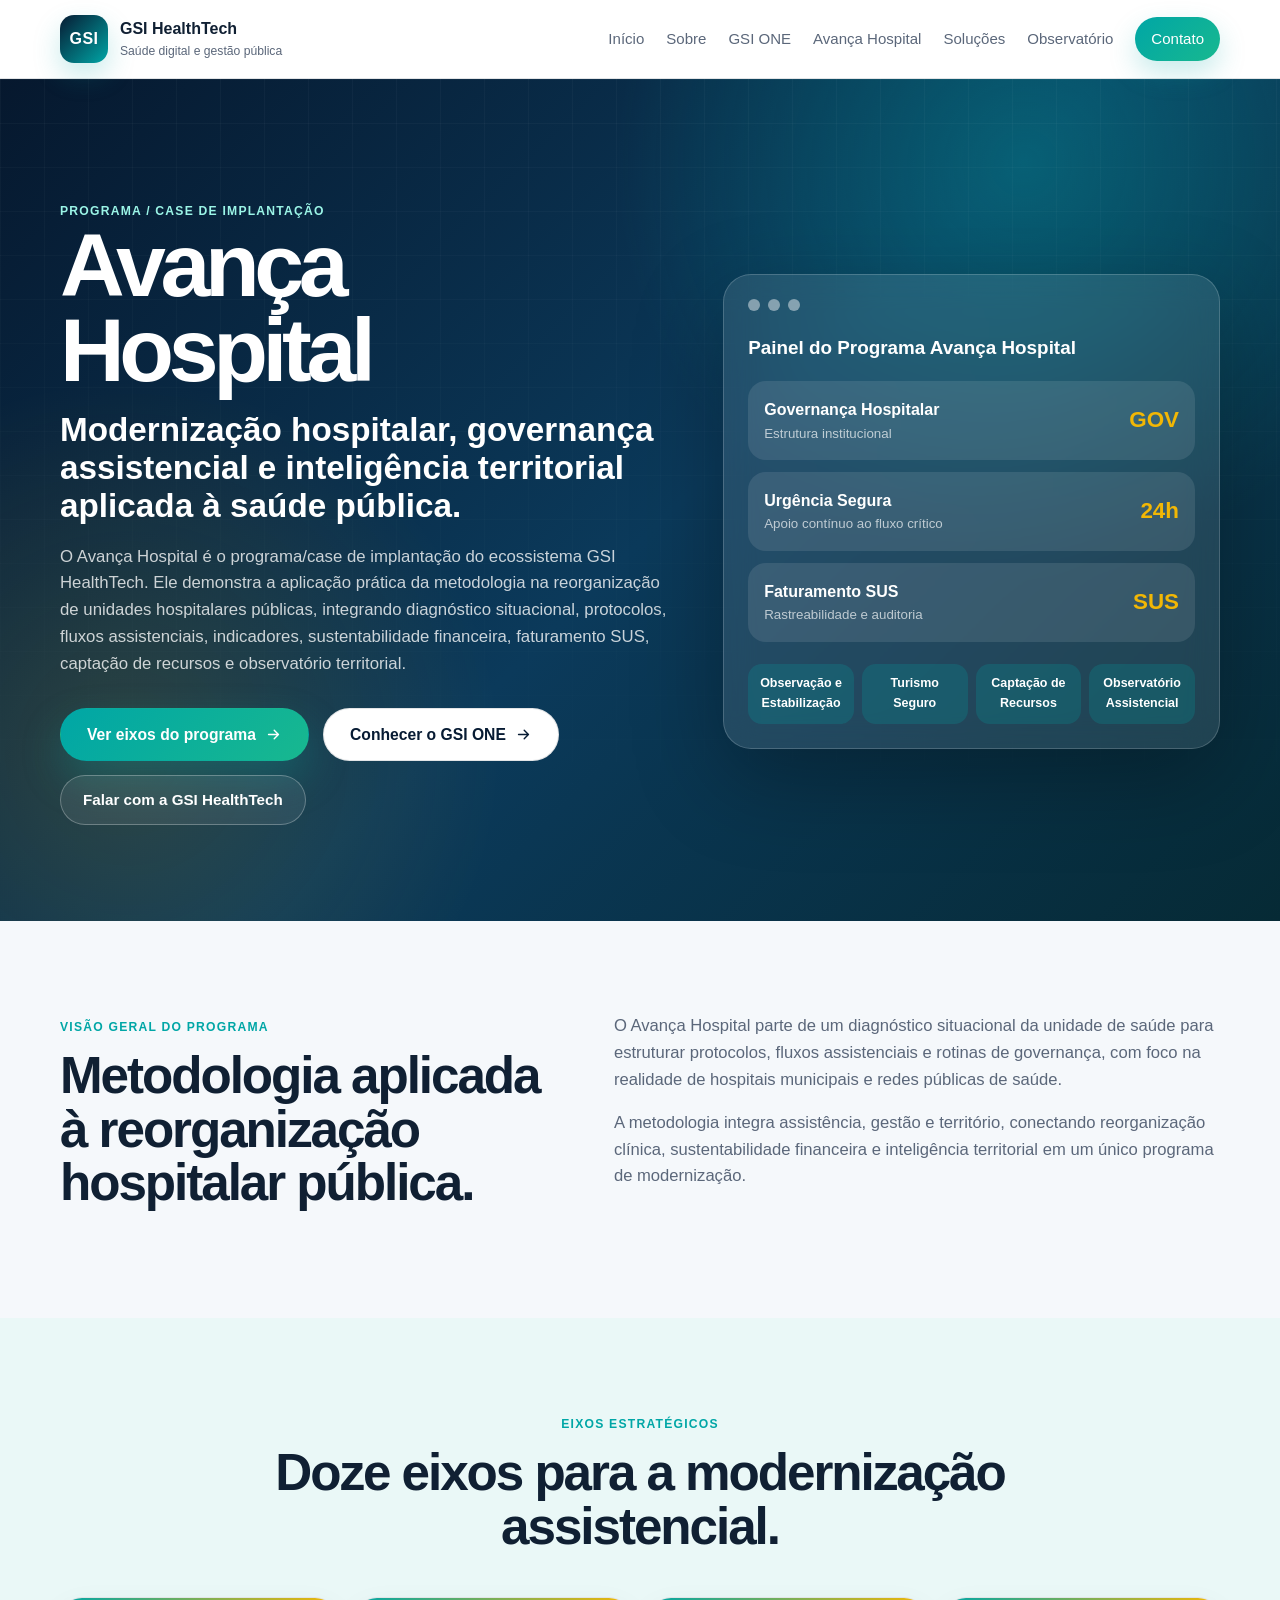
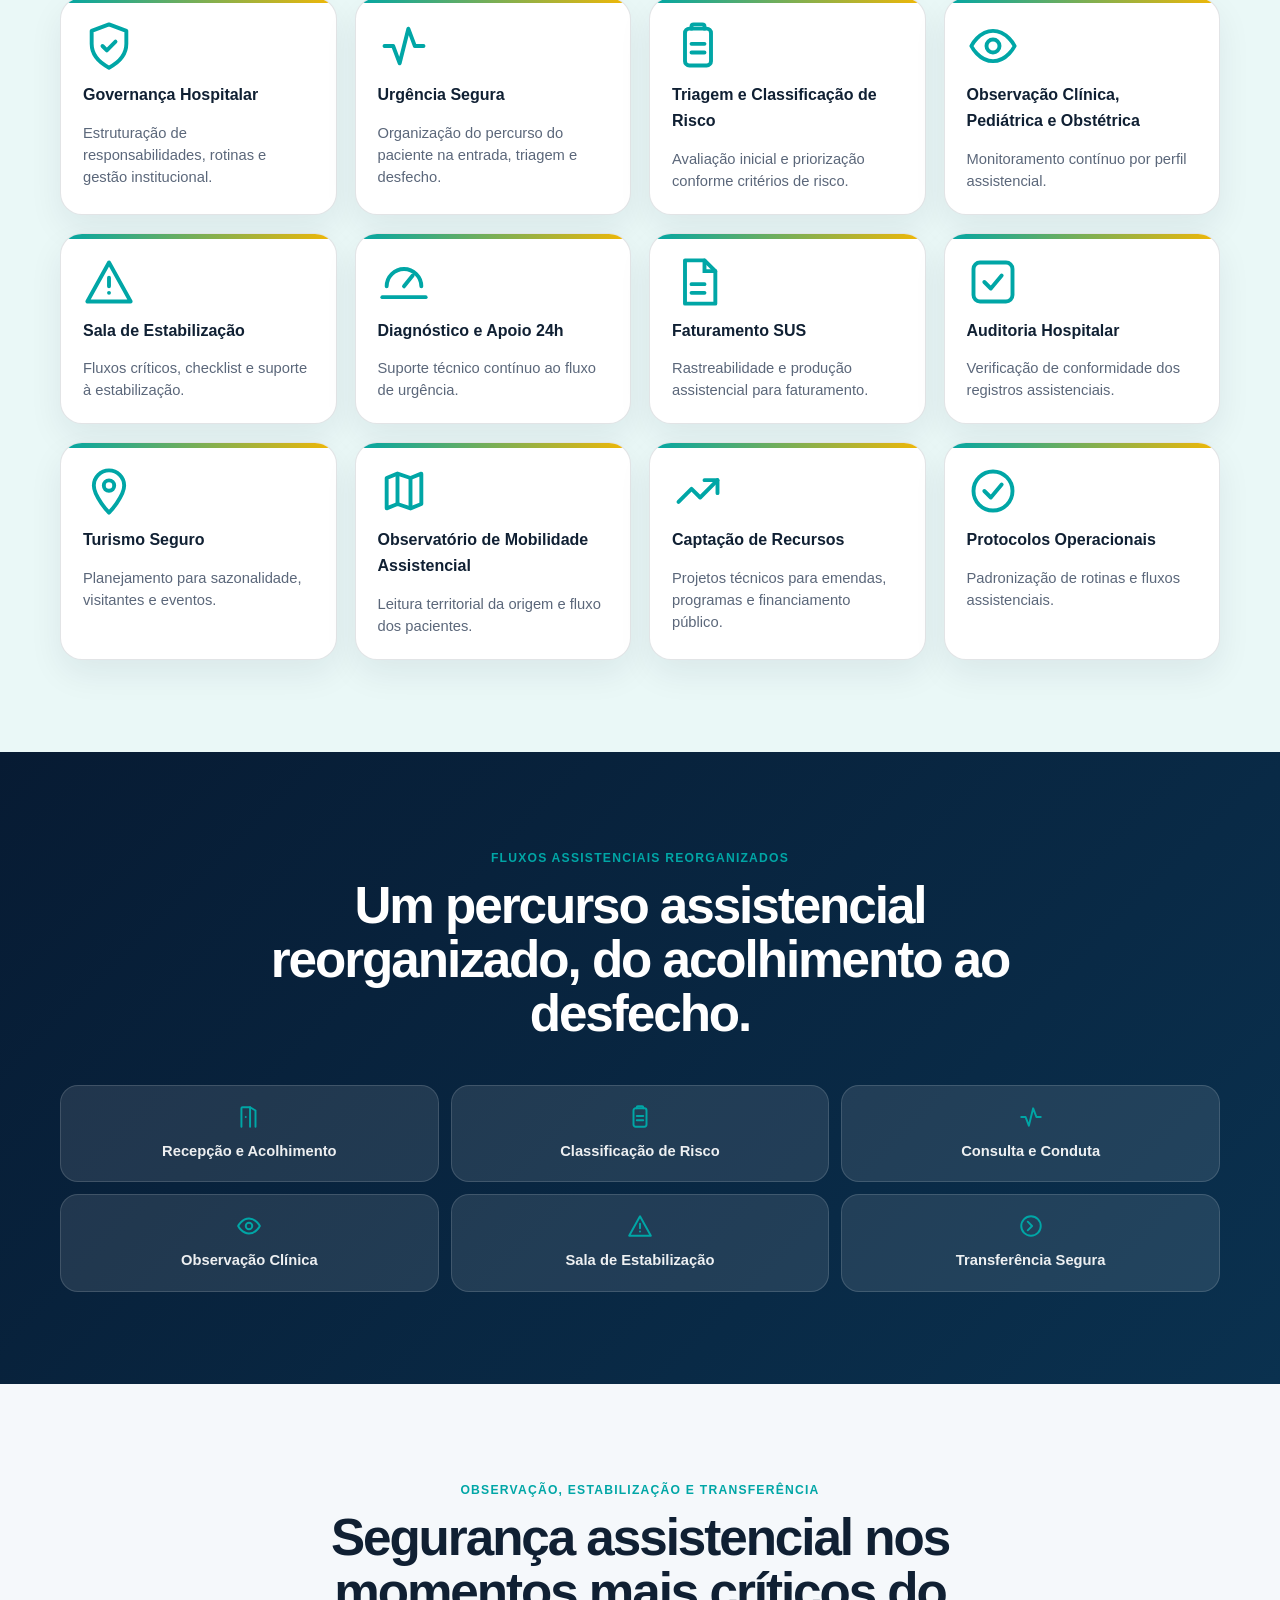
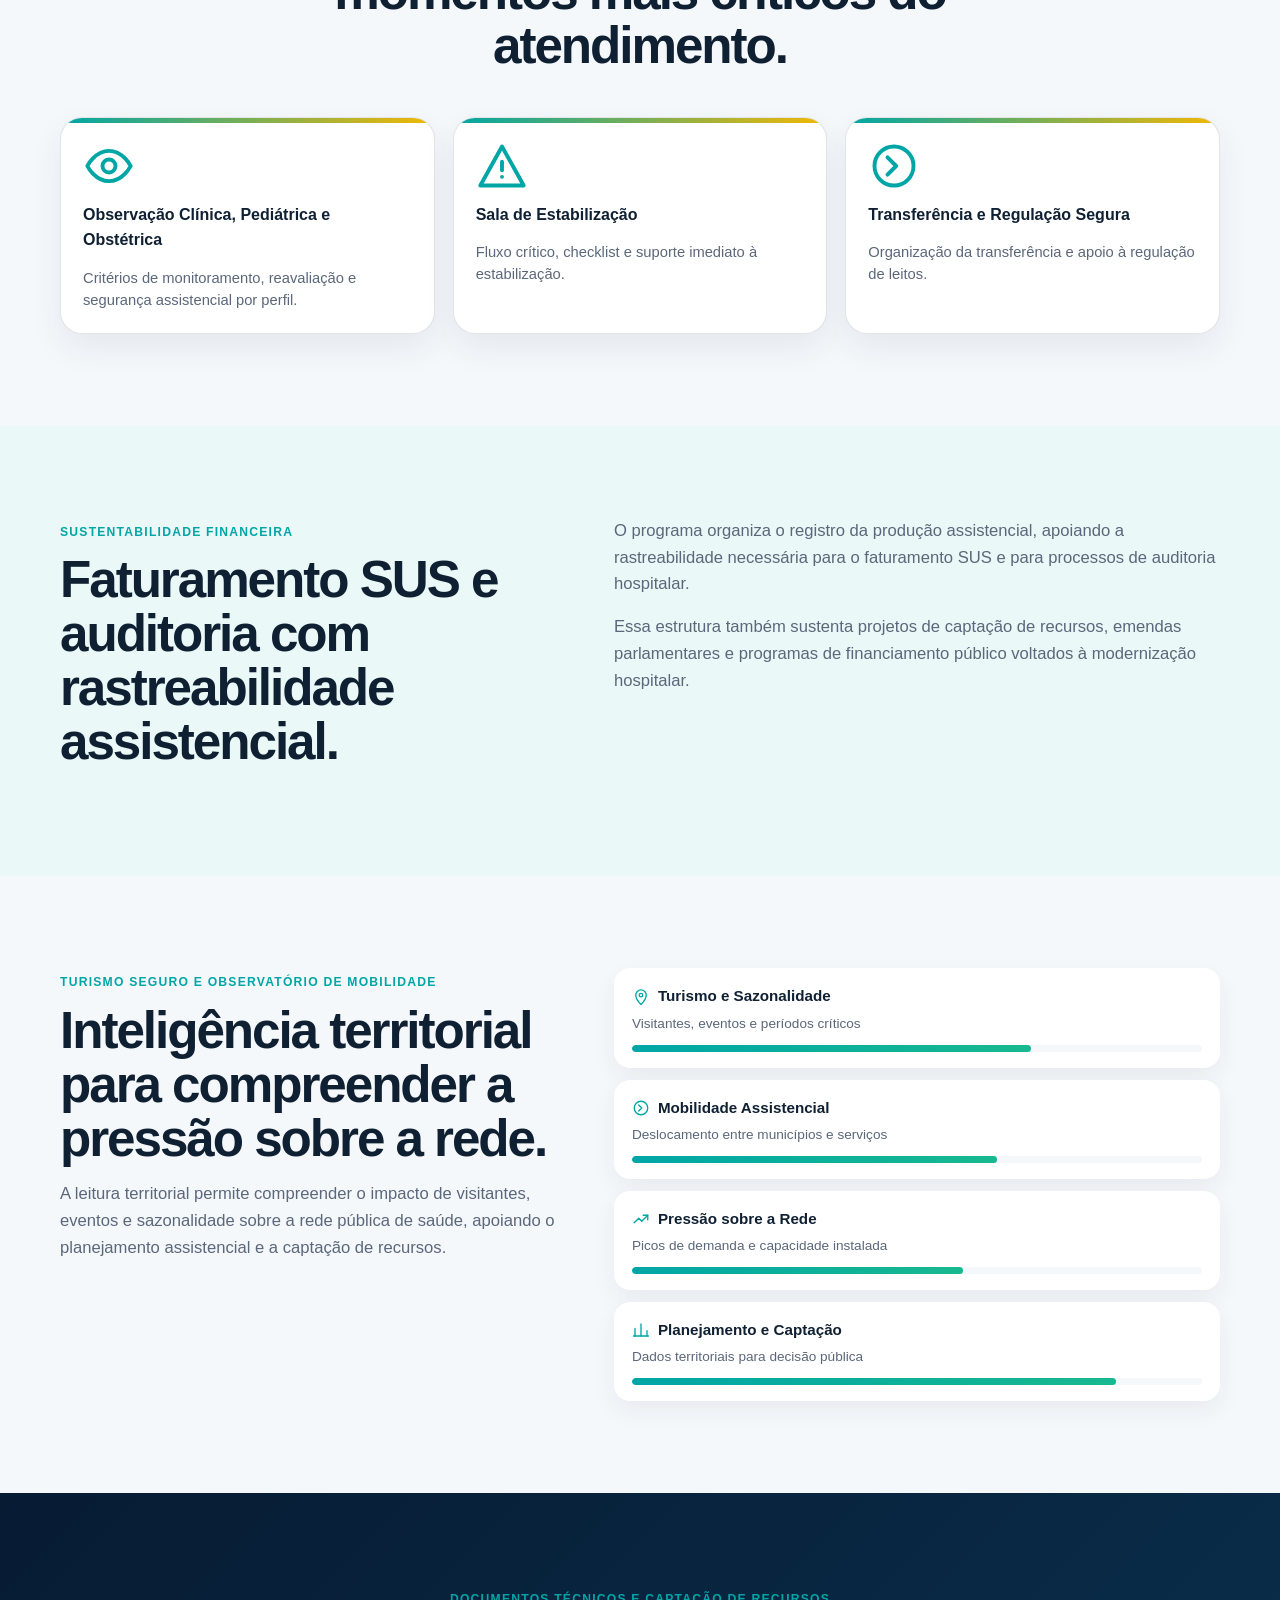
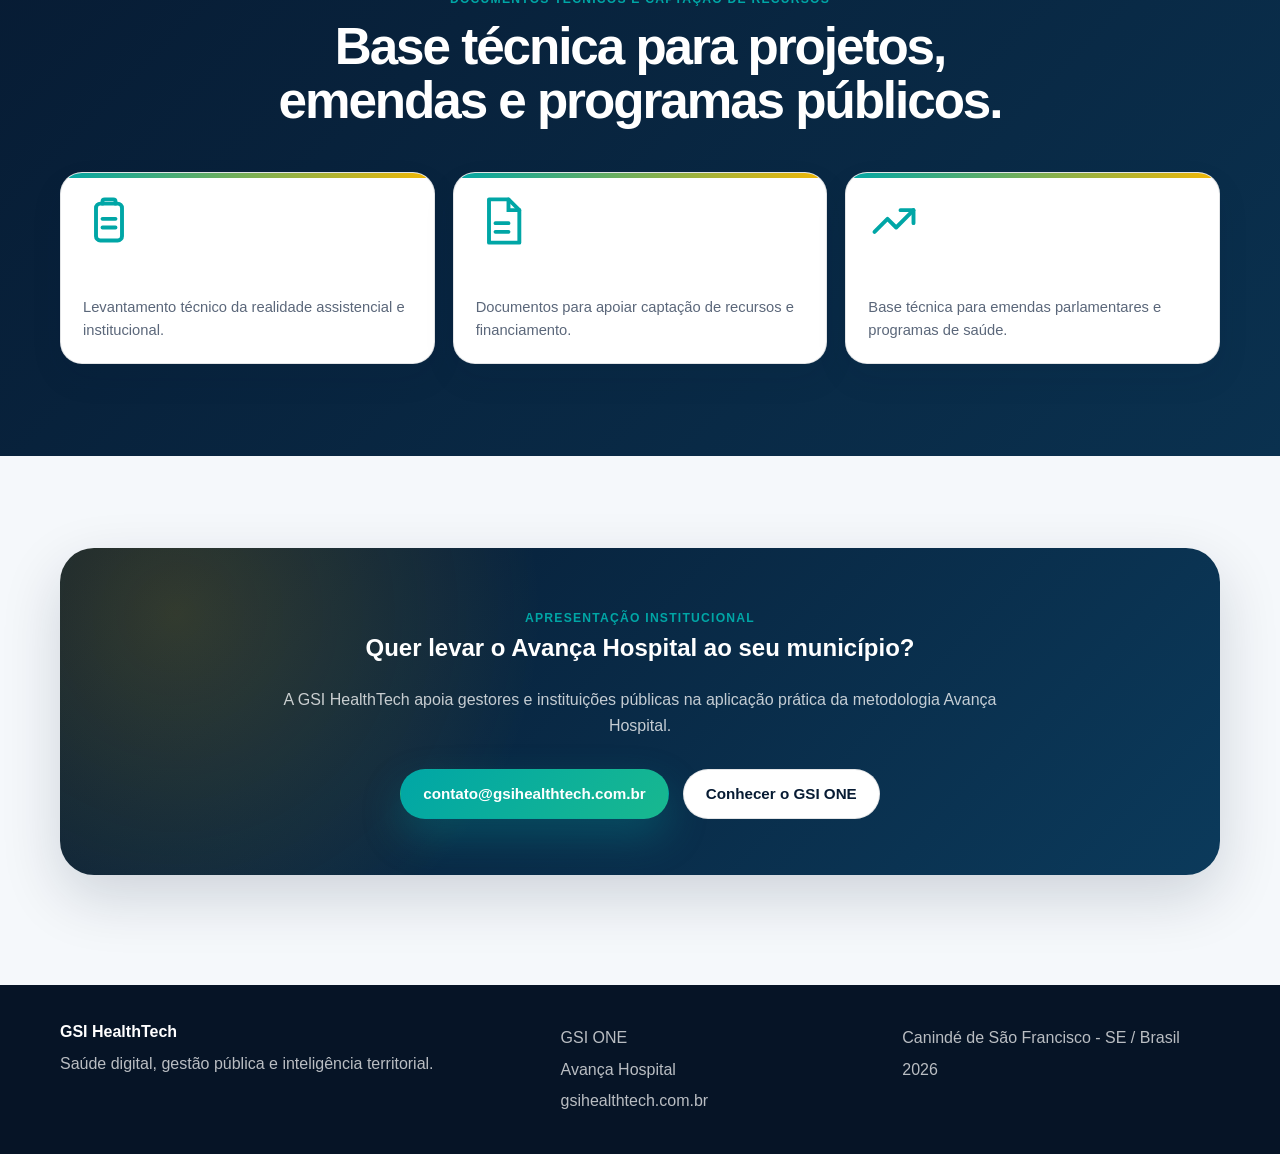
==== commit c68c02d9: "style: refine hero button proportions" ====
--- a/avanca-hospital.html
+++ b/avanca-hospital.html
@@ -132,7 +132,7 @@
           <div class="hero-actions">
             <a href="#eixos" class="btn btn-lg btn-primary">Ver eixos do programa<svg class="btn-arrow" viewBox="0 0 24 24" fill="none" stroke="currentColor" stroke-width="2"><path d="M5 12h14M13 6l6 6-6 6" stroke-linecap="round" stroke-linejoin="round"/></svg></a>
             <a href="gsi-one.html" class="btn btn-lg btn-secondary">Conhecer o GSI ONE<svg class="btn-arrow" viewBox="0 0 24 24" fill="none" stroke="currentColor" stroke-width="2"><path d="M5 12h14M13 6l6 6-6 6" stroke-linecap="round" stroke-linejoin="round"/></svg></a>
-            <a href="index.html#contato" class="btn btn-lg btn-ghost">Falar com a GSI HealthTech</a>
+            <a href="index.html#contato" class="btn btn-md btn-ghost">Falar com a GSI HealthTech</a>
           </div>
         </div>
 
--- a/style.css
+++ b/style.css
@@ -259,15 +259,15 @@
 }
 
 .btn-lg {
-  min-height: 54px;
-  padding: 14px 30px;
-  gap: 10px;
-  font-size: 1.05rem;
+  min-height: 47px;
+  padding: 13px 26px;
+  gap: 9px;
+  font-size: 0.98rem;
 }
 
 .btn-lg .btn-arrow {
-  width: 19px;
-  height: 19px;
+  width: 17px;
+  height: 17px;
 }
 
 .btn-primary {
@@ -824,6 +824,7 @@
   .hero-actions,
   .center-actions {
     flex-direction: column;
+    gap: 10px;
   }
 
   .btn {
@@ -831,15 +832,15 @@
   }
 
   .btn-lg {
-    min-height: 48px;
-    padding: 12px 22px;
+    min-height: 45px;
+    padding: 11px 20px;
     gap: 8px;
-    font-size: 0.98rem;
+    font-size: 0.94rem;
   }
 
   .btn-lg .btn-arrow {
-    width: 17px;
-    height: 17px;
+    width: 16px;
+    height: 16px;
   }
 
   .module-grid,
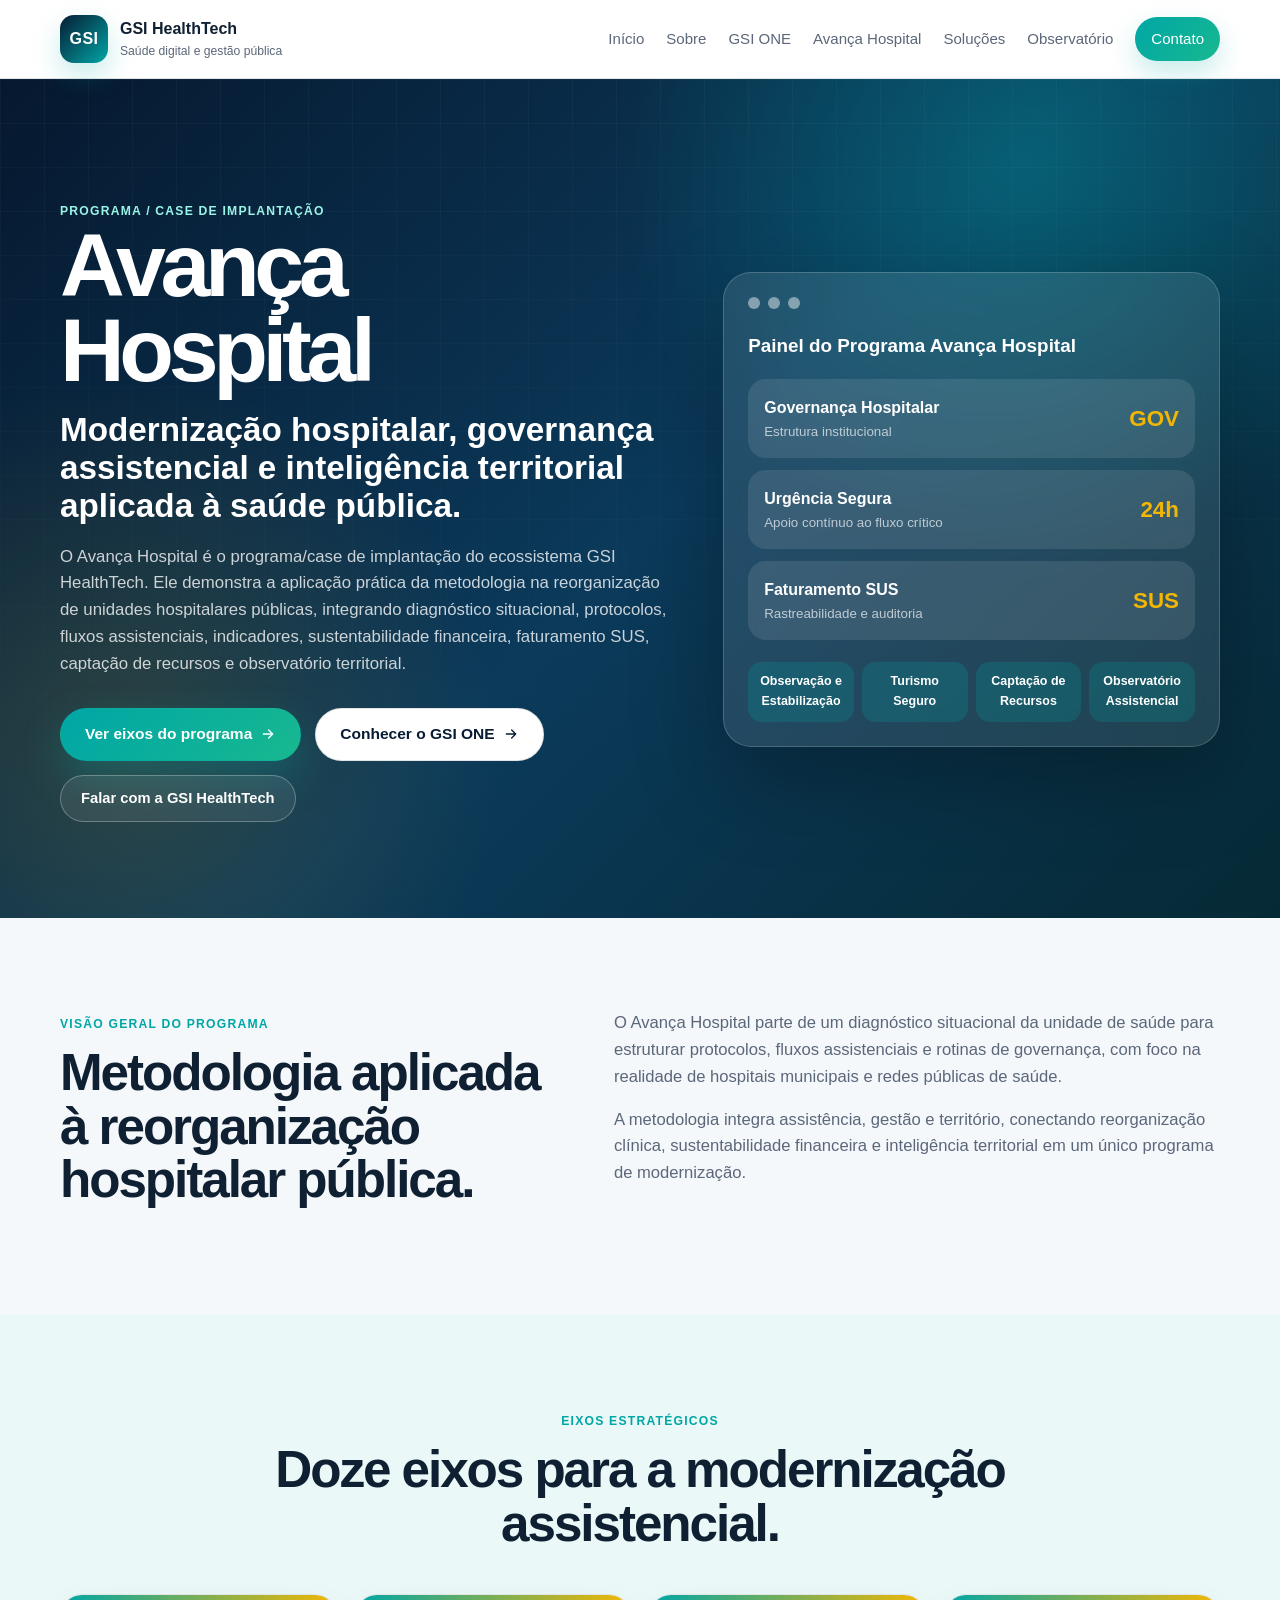
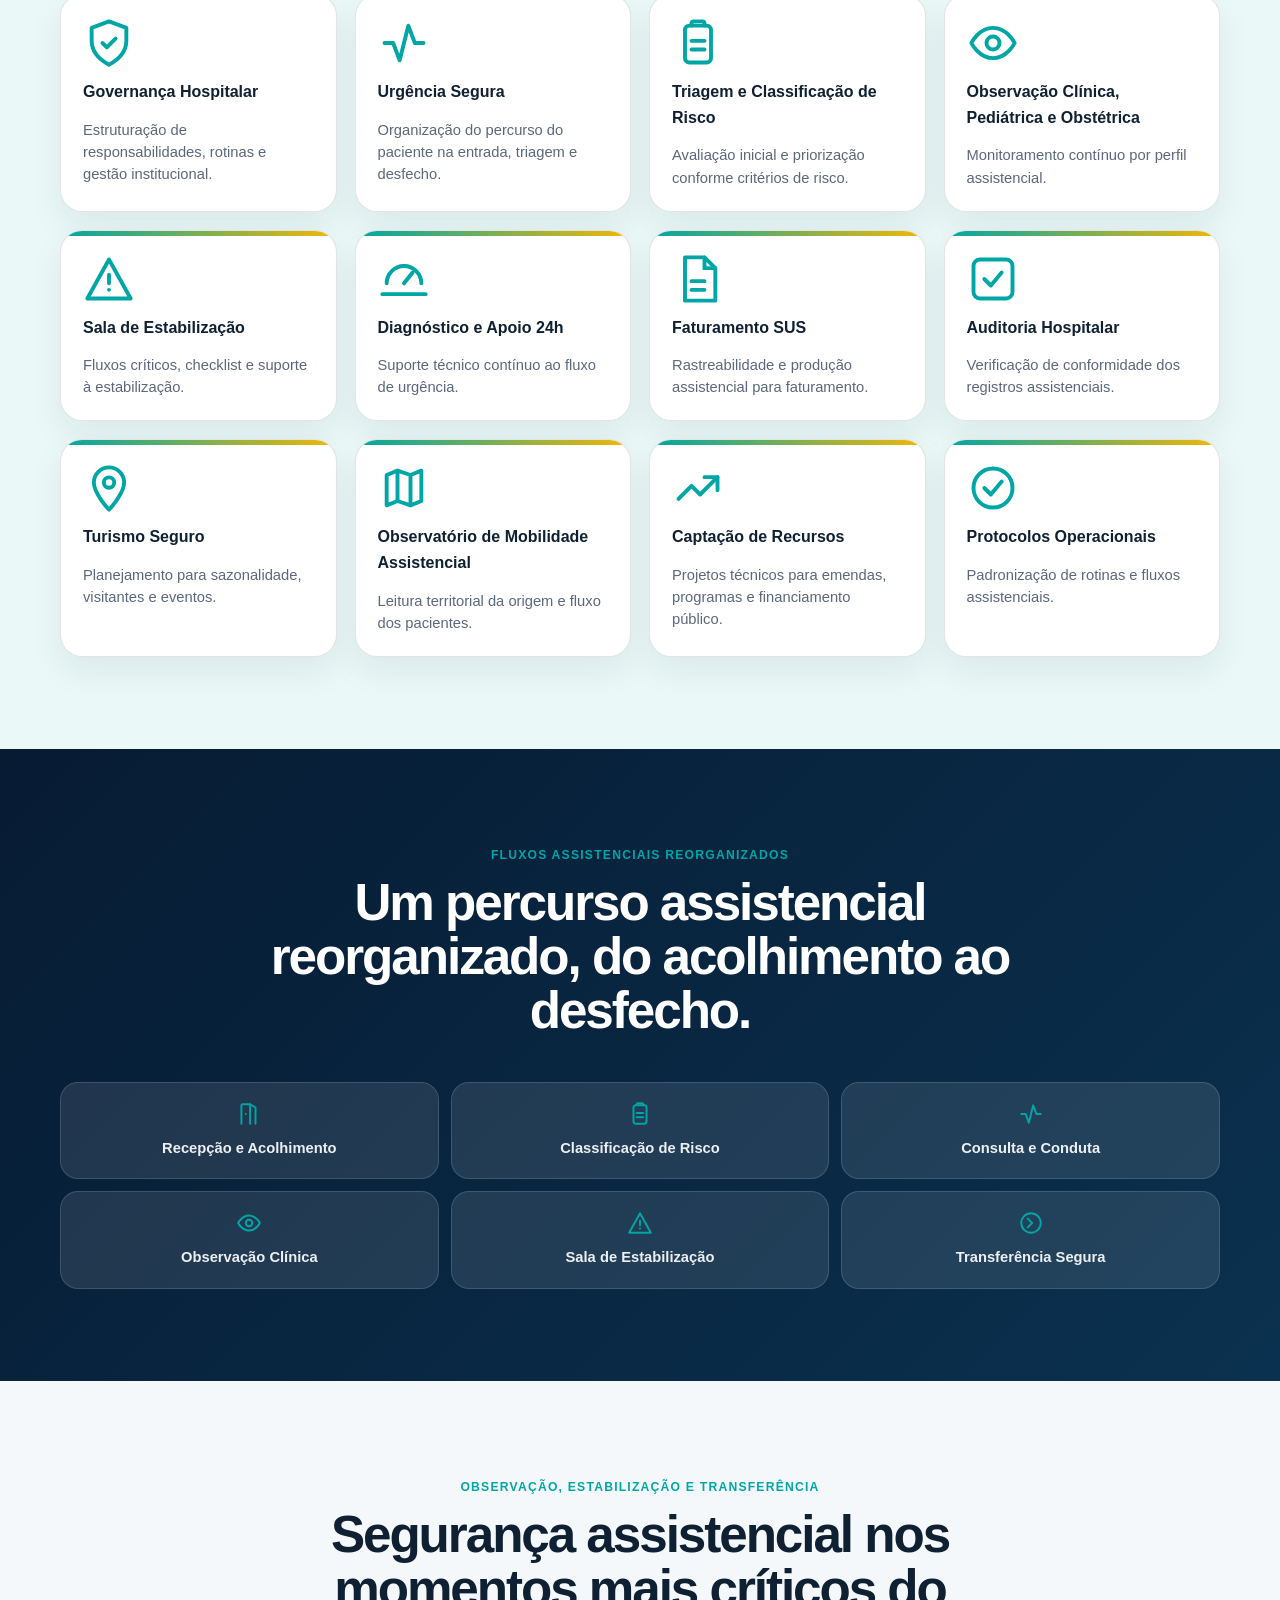
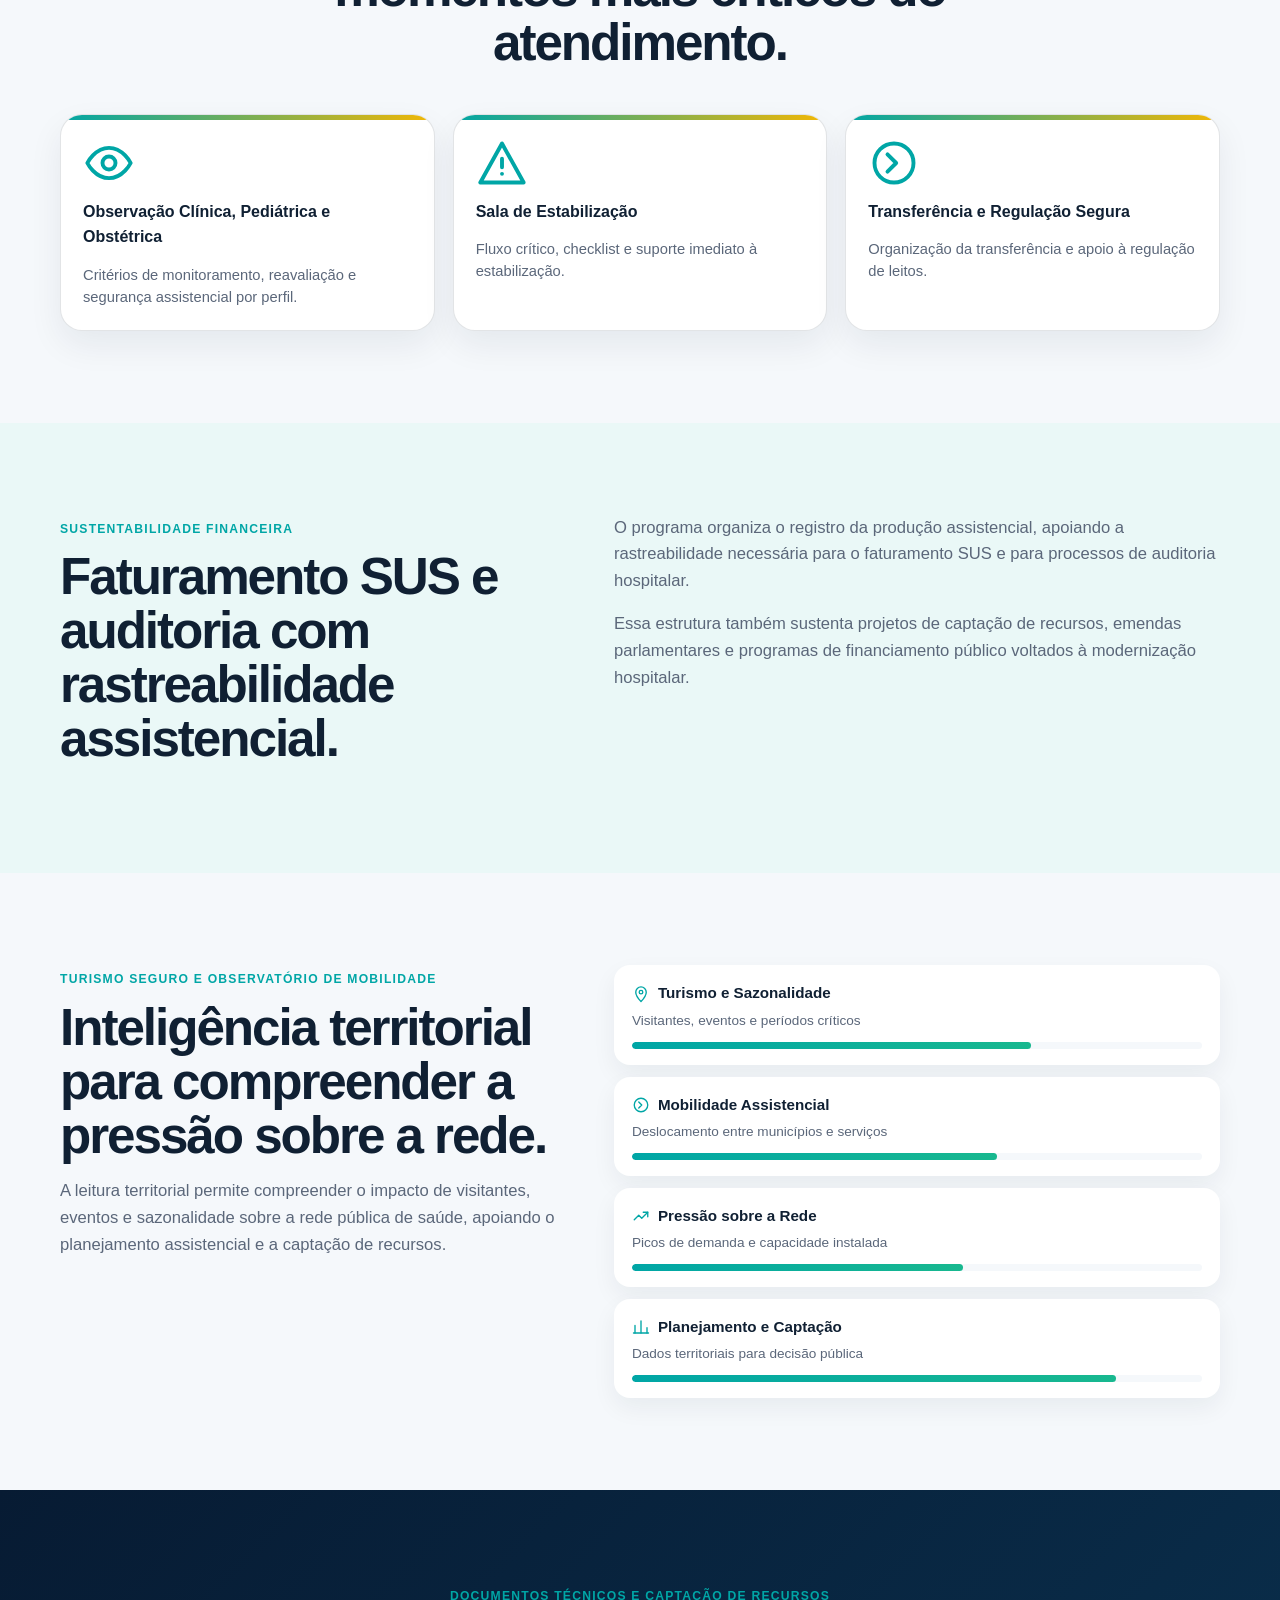
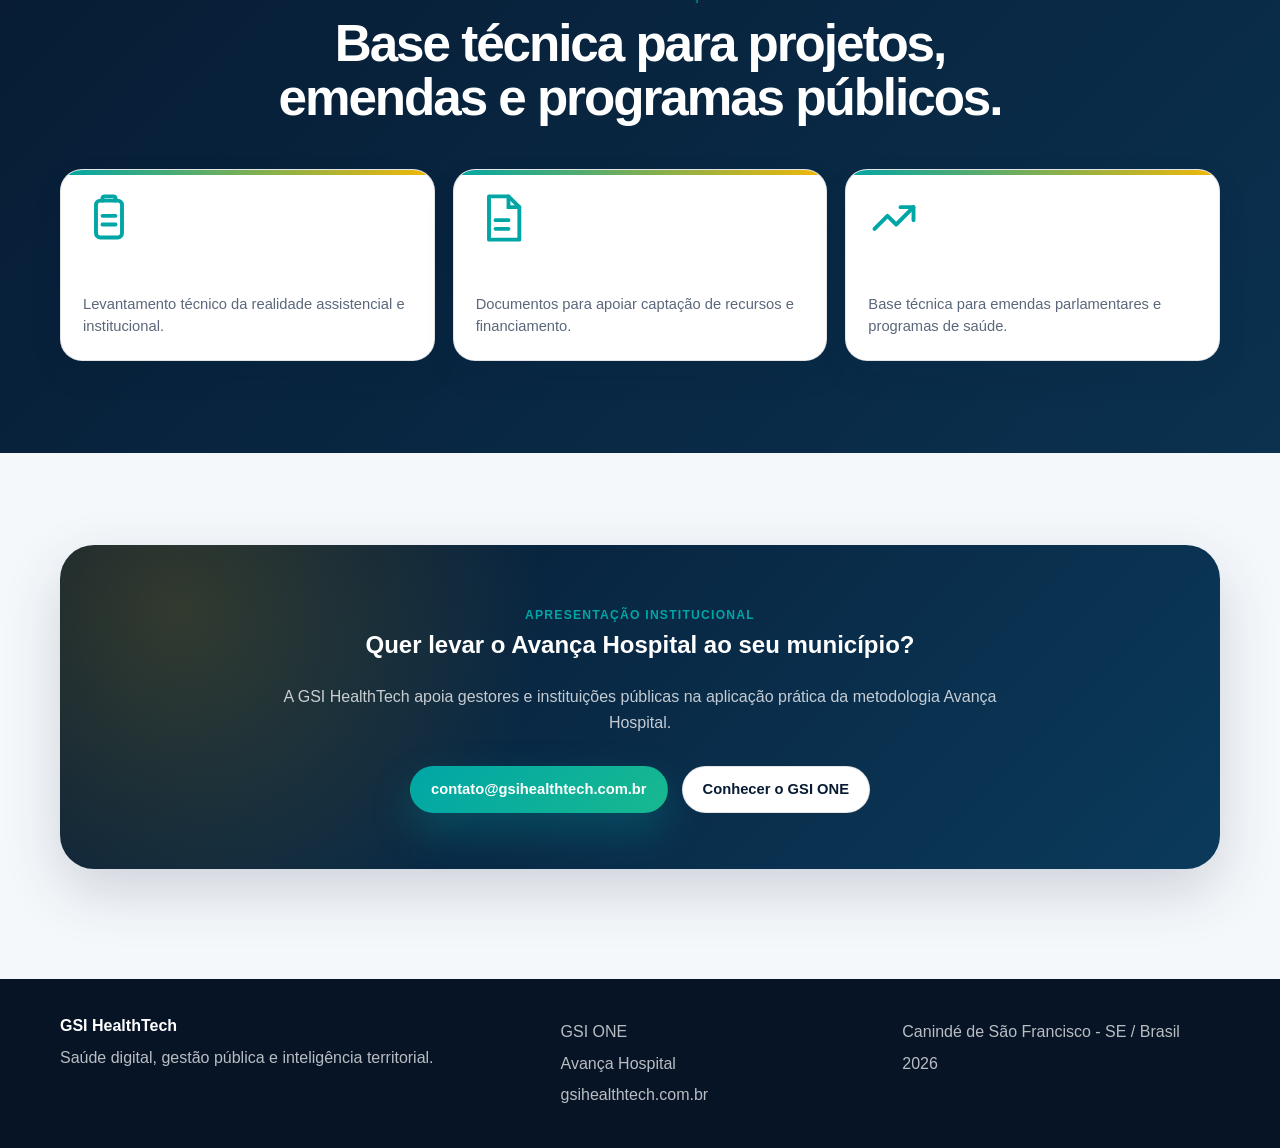
==== commit de1cd7d2: "feat: add brand assets and social metadata" ====
--- a/avanca-hospital.html
+++ b/avanca-hospital.html
@@ -3,15 +3,21 @@
 <head>
   <meta charset="UTF-8" />
   <meta name="viewport" content="width=device-width, initial-scale=1.0" />
-  <meta name="description" content="Avança Hospital: case de modernização hospitalar, governança assistencial e inteligência territorial da GSI HealthTech." />
-  <meta name="theme-color" content="#071b33" />
+  <meta name="description" content="Programa e case de implantação para modernização hospitalar, governança, fluxos assistenciais, faturamento SUS, captação de recursos e inteligência territorial." />
+  <meta name="theme-color" content="#071B33" />
+  <link rel="icon" type="image/svg+xml" href="assets/favicon.svg" />
   <meta property="og:type" content="website" />
   <meta property="og:locale" content="pt_BR" />
   <meta property="og:site_name" content="GSI HealthTech" />
-  <meta property="og:title" content="Avança Hospital | Case de Modernização Hospitalar — GSI HealthTech" />
-  <meta property="og:description" content="Avança Hospital: case de modernização hospitalar, governança assistencial e inteligência territorial da GSI HealthTech." />
+  <meta property="og:title" content="Avança Hospital | Programa de Modernização Hospitalar da GSI HealthTech" />
+  <meta property="og:description" content="Programa e case de implantação para modernização hospitalar, governança, fluxos assistenciais, faturamento SUS, captação de recursos e inteligência territorial." />
   <meta property="og:url" content="https://gsihealthtech.com.br/avanca-hospital.html" />
-  <title>Avança Hospital | Case de Modernização Hospitalar — GSI HealthTech</title>
+  <meta property="og:image" content="https://gsihealthtech.com.br/assets/og-gsihealthtech.svg" />
+  <meta name="twitter:card" content="summary_large_image" />
+  <meta name="twitter:title" content="Avança Hospital | Programa de Modernização Hospitalar da GSI HealthTech" />
+  <meta name="twitter:description" content="Programa e case de implantação para modernização hospitalar, governança, fluxos assistenciais, faturamento SUS, captação de recursos e inteligência territorial." />
+  <meta name="twitter:image" content="https://gsihealthtech.com.br/assets/og-gsihealthtech.svg" />
+  <title>Avança Hospital | Programa de Modernização Hospitalar da GSI HealthTech</title>
   <link rel="stylesheet" href="style.css" />
 </head>
 <body>
--- a/style.css
+++ b/style.css
@@ -253,21 +253,27 @@
 }
 
 .btn-md {
+  min-height: 43px;
+  padding: 11px 20px;
+  gap: 8px;
+  font-size: 0.92rem;
+}
+
+.btn-md .btn-arrow {
+  width: 15px;
+  height: 15px;
+}
+
+.btn-lg {
   min-height: 46px;
-  padding: 12px 22px;
-  font-size: 0.95rem;
-}
-
-.btn-lg {
-  min-height: 47px;
-  padding: 13px 26px;
-  gap: 9px;
-  font-size: 0.98rem;
+  padding: 13px 24px;
+  gap: 8px;
+  font-size: 0.97rem;
 }
 
 .btn-lg .btn-arrow {
-  width: 17px;
-  height: 17px;
+  width: 16px;
+  height: 16px;
 }
 
 .btn-primary {
@@ -449,6 +455,23 @@
   color: var(--teal);
 }
 
+/*
+ * #gsione .module-grid tem 11 itens, número não múltiplo de 3 colunas.
+ * Flexbox + justify-content:center centraliza a última linha incompleta
+ * sem deixar células vazias, em vez do grid padrão (que alinharia o
+ * item restante à esquerda).
+ */
+#gsione .module-grid {
+  display: flex;
+  flex-wrap: wrap;
+  justify-content: center;
+}
+
+#gsione .module-grid span {
+  flex: 0 1 calc(33.333% - 8px);
+  max-width: calc(33.333% - 8px);
+}
+
 .cards-grid {
   display: grid;
   grid-template-columns: repeat(4, 1fr);
@@ -457,6 +480,22 @@
 
 .cards-grid.three {
   grid-template-columns: repeat(3, 1fr);
+}
+
+/*
+ * #modulos .cards-grid tem 13 cards, número não múltiplo de 4 colunas.
+ * Mesma técnica do #gsione .module-grid: flexbox centraliza a última
+ * linha incompleta em vez de deixar o card isolado à esquerda.
+ */
+#modulos .cards-grid {
+  display: flex;
+  flex-wrap: wrap;
+  justify-content: center;
+}
+
+#modulos .cards-grid .card {
+  flex: 0 1 calc(25% - 13.5px);
+  max-width: calc(25% - 13.5px);
 }
 
 .card {
@@ -774,6 +813,11 @@
   .cards-grid {
     grid-template-columns: repeat(3, 1fr);
   }
+
+  #modulos .cards-grid .card {
+    flex-basis: calc(33.333% - 12px);
+    max-width: calc(33.333% - 12px);
+  }
 }
 
 @media (max-width: 980px) {
@@ -810,6 +854,11 @@
   .cards-grid.three {
     grid-template-columns: repeat(2, 1fr);
   }
+
+  #modulos .cards-grid .card {
+    flex-basis: calc(50% - 9px);
+    max-width: calc(50% - 9px);
+  }
 }
 
 @media (max-width: 640px) {
@@ -832,15 +881,15 @@
   }
 
   .btn-lg {
-    min-height: 45px;
-    padding: 11px 20px;
-    gap: 8px;
-    font-size: 0.94rem;
+    min-height: 44px;
+    padding: 10px 18px;
+    gap: 7px;
+    font-size: 0.92rem;
   }
 
   .btn-lg .btn-arrow {
-    width: 16px;
-    height: 16px;
+    width: 15px;
+    height: 15px;
   }
 
   .module-grid,
@@ -850,6 +899,12 @@
     grid-template-columns: 1fr;
   }
 
+  #gsione .module-grid span,
+  #modulos .cards-grid .card {
+    flex-basis: 100%;
+    max-width: 100%;
+  }
+
   .metric-card {
     flex-basis: 100%;
     max-width: 100%;
